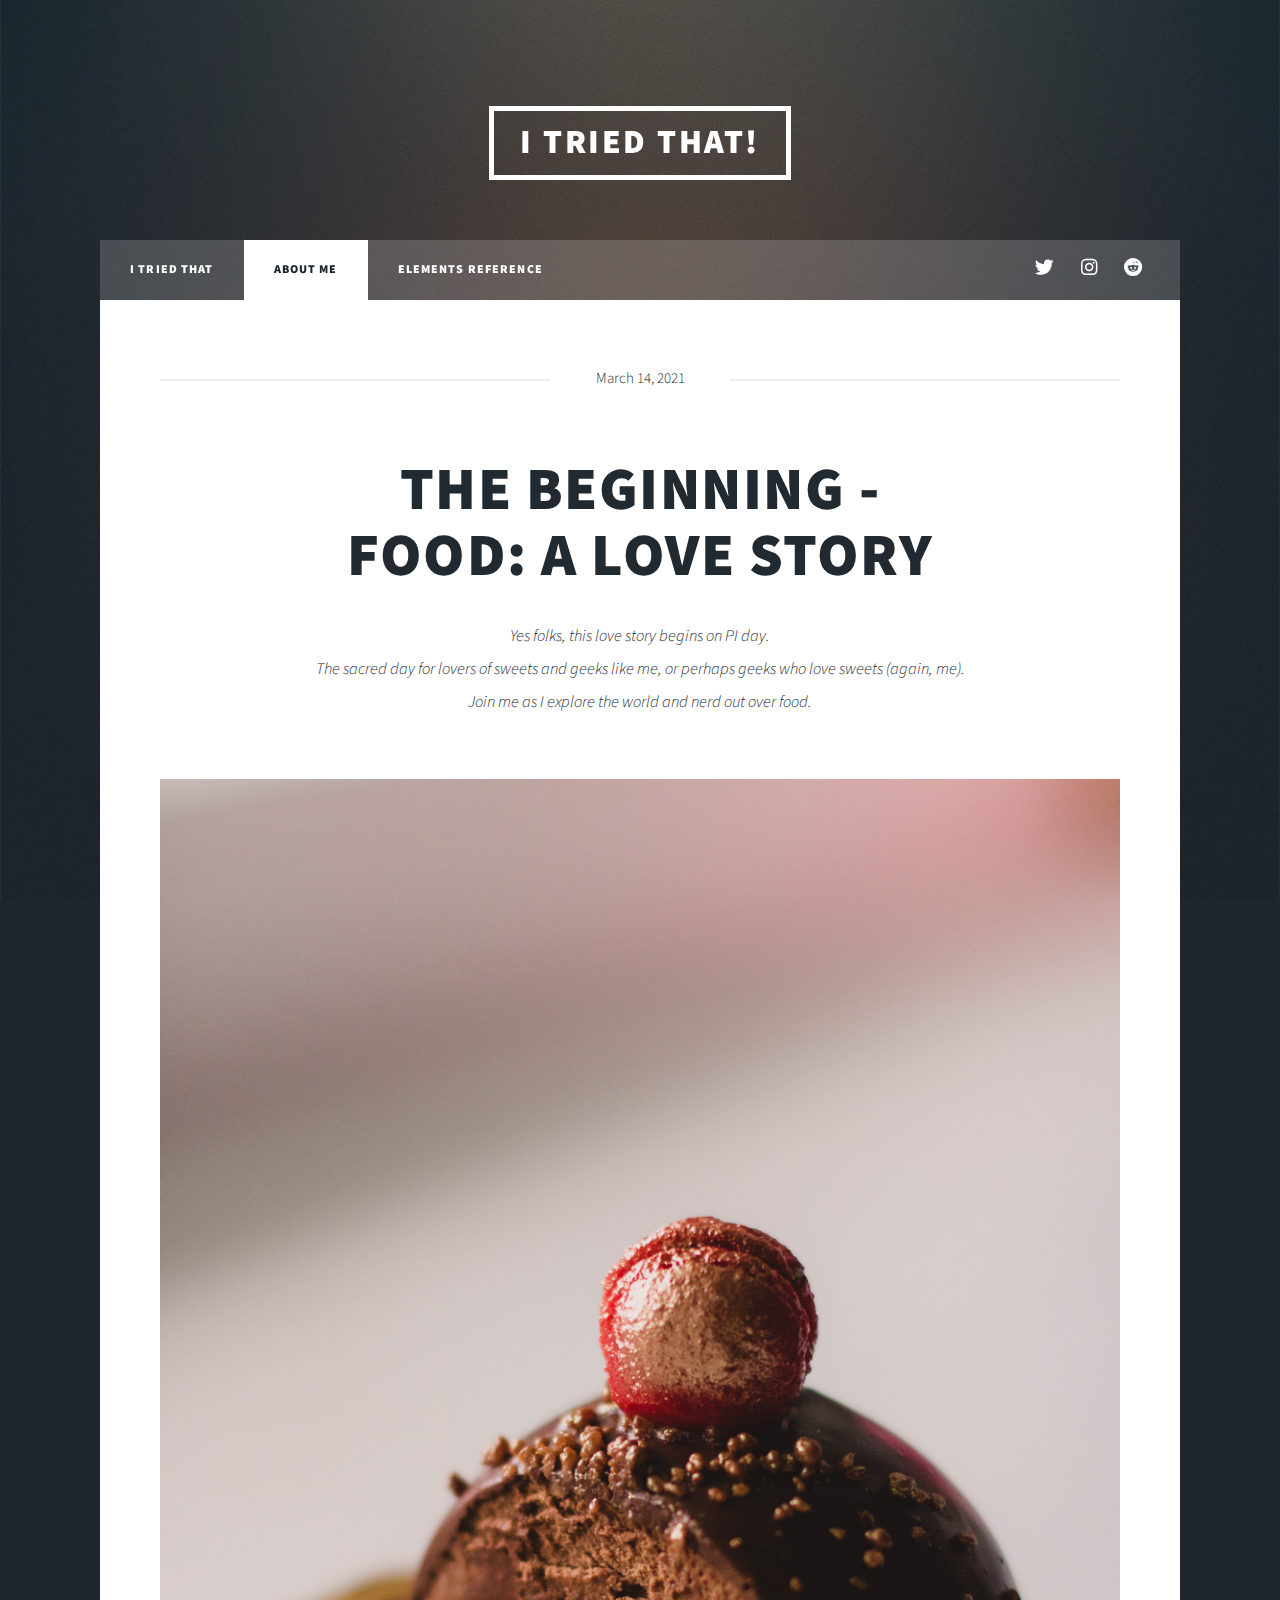
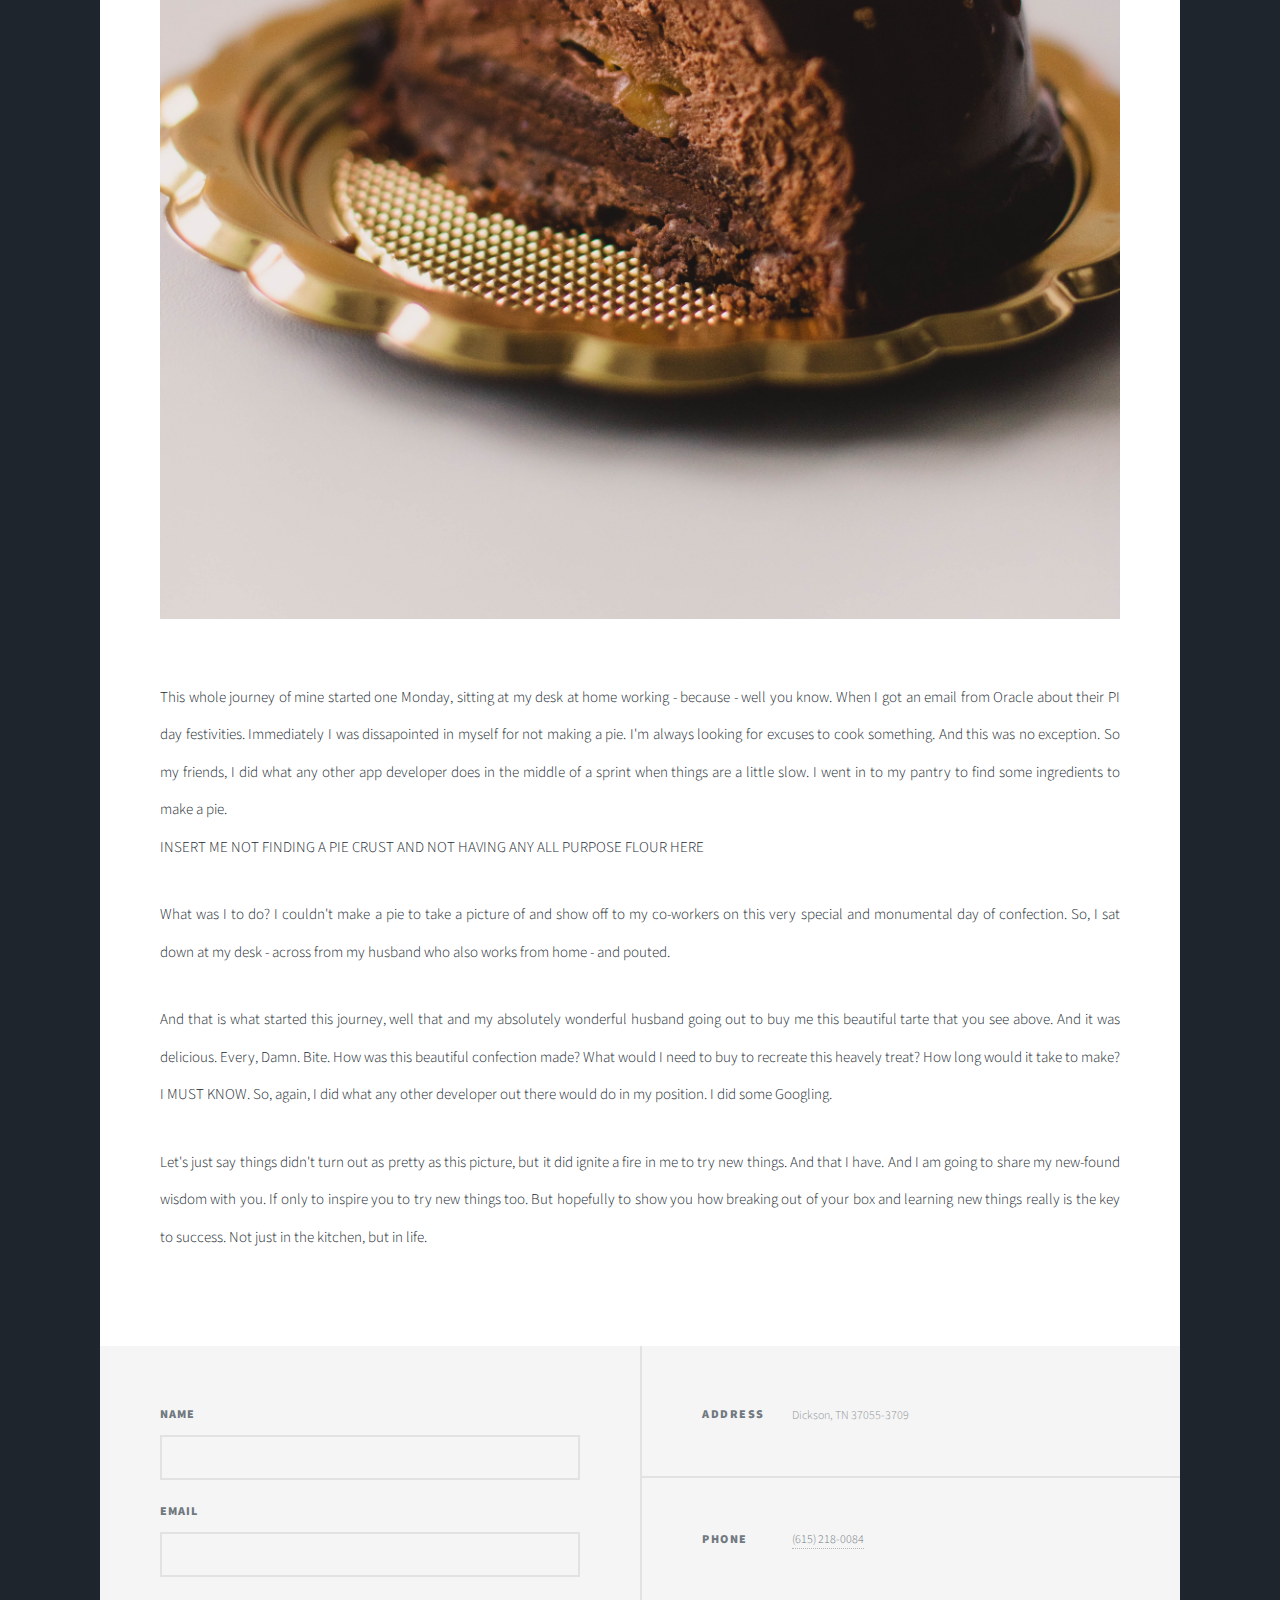
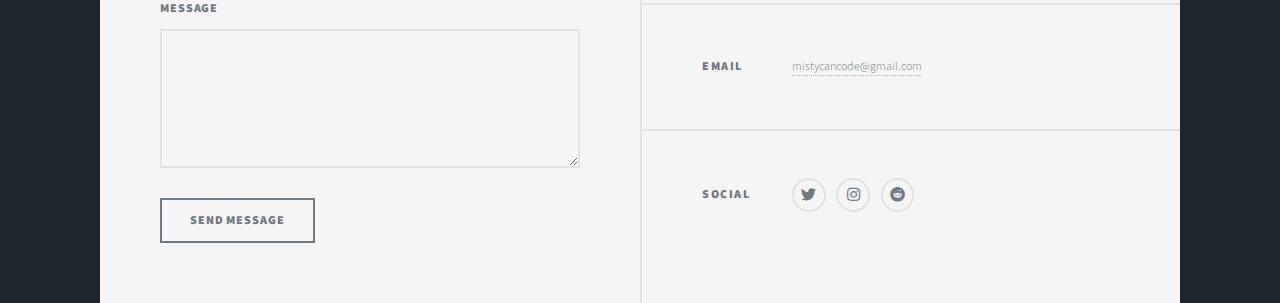
==== about.html @ 649f308b "foodBlog for portfolio added to repo" ====
<!DOCTYPE HTML>

<html lang="en">
	<head>
		<title>I Tried That - The Blog</title>
		<meta charset="utf-8" />
		<meta name="viewport" content="width=device-width, initial-scale=1, user-scalable=no" />
		<link rel="stylesheet" href="css/food.css" />
		<noscript><link rel="stylesheet" href="css/noscript.css" /></noscript>
	</head>
	<body class="is-preload">

		<!-- Wrapper -->
			<div id="wrapper">

				<!-- Header -->
					<header id="header">
						<a href="iTriedThat.html" class="logo">I Tried That!</a>
					</header>

				<!-- Nav -->
					<nav id="nav">
						<ul class="links">
							<li><a href="iTriedThat.html">I tried that</a></li>
							<li class="active"><a href="about.html">About me</a></li>
							<li><a href="elements.html">Elements Reference</a></li>
						</ul>
						<ul class="icons">
							<li><a href="#" class="icon brands fa-twitter"><span class="label">Twitter</span></a></li>
							<li><a href="#" class="icon brands fa-instagram"><span class="label">Instagram</span></a></li>
							<li><a href="#" class="icon brands fa-reddit"><span class="label">Reddit</span></a></li>
						</ul>
					</nav>

				<!-- Main -->
					<div id="main">

						<!-- Post -->
							<section class="post">
								<header class="major">
									<span class="date">March 14, 2021</span>
									<h1>the beginning -<br />
									Food: a love story</h1>
									<p>Yes folks, this love story begins on PI day.<br />
									The sacred day for lovers of sweets and geeks like me, or perhaps geeks who love sweets (again, me).<br />
									Join me as I explore the world and nerd out over food.</p>
								</header>
								<div class="image main"><img src="img/decadence.jpg" alt="" /></div>
								<p>This whole journey of mine started one Monday, sitting at my desk at home working - because - well you know. When I got an email from Oracle about their PI day festivities. Immediately I was dissapointed in myself for not making a pie. I'm always looking for excuses to cook something. And this was no exception. So my friends, I did what any other app developer does in the middle of a sprint when things are a little slow. I went in to my pantry to find some ingredients to make a pie.<br/>INSERT ME NOT FINDING A PIE CRUST AND NOT HAVING ANY ALL PURPOSE FLOUR HERE</p>
								<p>What was I to do? I couldn't make a pie to take a picture of and show off to my co-workers on this very special and monumental day of confection. So, I sat down at my desk - across from my husband who also works from home - and pouted.</p>
								<p>And that is what started this journey, well that and my absolutely wonderful husband going out to buy me this beautiful tarte that you see above. And it was delicious. Every, Damn. Bite. How was this beautiful confection made? What would I need to buy to recreate this heavely treat? How long would it take to make? I MUST KNOW. So, again, I did what any other developer out there would do in my position. I did some Googling.</p>
								<p>Let's just say things didn't turn out as pretty as this picture, but it did ignite a fire in me to try new things. And that I have. And I am going to share my new-found wisdom with you. If only to inspire you to try new things too. But hopefully to show you how breaking out of your box and learning new things really is the key to success. Not just in the kitchen, but in life.</p>
							</section>

					</div>

				<!-- Footer -->
					<footer id="footer">
						<section>
							<form method="post" action="#">
								<div class="fields">
									<div class="field">
										<label for="name">Name</label>
										<input type="text" name="name" id="name" />
									</div>
									<div class="field">
										<label for="email">Email</label>
										<input type="text" name="email" id="email" />
									</div>
									<div class="field">
										<label for="message">Message</label>
										<textarea name="message" id="message" rows="3"></textarea>
									</div>
								</div>
								<ul class="actions">
									<li><input type="submit" value="Send Message" /></li>
								</ul>
							</form>
						</section>
						<section class="split contact">
							<section class="alt">
								<h3>Address</h3>
								<p>Dickson, TN 37055-3709</p>
							</section>
							<section>
								<h3>Phone</h3>
								<p><a href="#">(615) 218-0084</a></p>
							</section>
							<section>
								<h3>Email</h3>
								<p><a href="#">mistycancode@gmail.com</a></p>
							</section>
							<section>
								<h3>Social</h3>
								<ul class="icons alt">
									<li><a href="#" class="icon brands alt fa-twitter"><span class="label">Twitter</span></a></li>
									<li><a href="#" class="icon brands alt fa-instagram"><span class="label">Instagram</span></a></li>
									<li><a href="#" class="icon brands alt fa-reddit"><span class="label">Reddit</span></a></li>
								</ul>
							</section>
						</section>
					</footer>

				<!-- Copyright -->
					<!-- <div id="copyright">
						<ul><li>&copy; Untitled</li><li>Design: <a href="https://html5up.net">HTML5 UP</a></li></ul>
					</div> -->

			</div>

		<!-- Scripts -->
			<script src="js/jquery.min.js"></script>
			<script src="js/jquery.scrollex.min.js"></script>
			<script src="js/jquery.scrolly.min.js"></script>
			<script src="js/browser.min.js"></script>
			<script src="js/breakpoints.min.js"></script>
			<script src="js/util.js"></script>
			<script src="js/main.js"></script>

	</body>
</html>
---- css/food.css ----
@import url(fontawesome-all.min.css);

@import url('https://fonts.googleapis.com/css2?family=Noto+Serif+Display:ital,wght@0,400;0,500;0,600;0,800;1,400;1,600;1,800&family=Source+Sans+Pro:wght@900&display=swap');

/* http://meyerweb.com/eric/tools/css/reset/
   v2.0 | 20110126
   License: none (public domain)
*/


html, body, div, span, applet, object,
iframe, h1, h2, h3, h4, h5, h6, p, blockquote,
pre, a, abbr, acronym, address, big, cite,
code, del, dfn, em, img, ins, kbd, q, s, samp,
small, strike, strong, sub, sup, tt, var, b,
u, i, center, dl, dt, dd, ol, ul, li, fieldset,
form, label, legend, table, caption, tbody,
tfoot, thead, tr, th, td, article, aside,
canvas, details, embed, figure, figcaption,
footer, header, hgroup, menu, nav, output, ruby,
section, summary, time, mark, audio, video {
	margin: 0;
	padding: 0;
	border: 0;
	font-size: 100%;
	font: inherit;
	vertical-align: baseline;}

article, aside, details, figcaption, figure,
footer, header, hgroup, menu, nav, section {
	display: block;}

body {
	line-height: 1;
}

ol, ul {
	list-style: none;
}

blockquote, q {
	quotes: none;
}

	blockquote:before, blockquote:after, q:before, q:after {
		content: '';
		content: none;
	}

table {
	border-collapse: collapse;
	border-spacing: 0;
}
/* Box Model Hack */
* {
	box-sizing: border-box;
  }
  
  /* Clear fix hack */
  .clearfix:after {
	   content: ".";
	   display: block;
	   clear: both;
	   visibility: hidden;
	   line-height: 0;
	   height: 0;
  }
  
  .clear {
	  clear: both;
  }

body {
	-webkit-text-size-adjust: none;
}

mark {
	background-color: transparent;
	color: inherit;
}

input::-moz-focus-inner {
	border: 0;
	padding: 0;
}

input, select, textarea {
	-moz-appearance: none;
	-webkit-appearance: none;
	-ms-appearance: none;
	appearance: none;
}

/* Basic */

	 @-ms-viewport{
		width: device-width;
	} 

	body {
		-ms-overflow-style: scrollbar;
	}

	@media screen and (max-width: 480px) {

		html, body {
			min-width: 320px;
		}

	}

	html {
		box-sizing: border-box;
	}

	*, *:before, *:after {
		box-sizing: inherit;
	}

	body {
		background-color: #1e252d;
	}

		body.is-preload *, body.is-preload *:before, body.is-preload *:after {
			-moz-animation: none !important;
			-webkit-animation: none !important;
			-ms-animation: none !important;
			animation: none !important;
			-moz-transition: none !important;
			-webkit-transition: none !important;
			-ms-transition: none !important;
			transition: none !important;
		}

/* Type */

	html {
		font-size: 21px;
	}

		@media screen and (max-width: 1680px) {

			html {
				font-size: 17px;
			}

		}

		@media screen and (max-width: 1280px) {

			html {
				font-size: 15px;
			}

		}

		@media screen and (max-width: 360px) {

			html {
				font-size: 13px;
			}

		}

	body {
		color: #212931;
	}

	body, input, select, textarea {
		font-family: "Source Sans Pro", Helvetica, sans-serif;
		font-weight: 300;
		font-size: 1rem;
		line-height: 2.5;
	}

	a {
		-moz-transition: color 0.2s ease-in-out, background-color 0.2s ease-in-out, border-color 0.2s ease-in-out, box-shadow 0.2s ease-in-out;
		-webkit-transition: color 0.2s ease-in-out, background-color 0.2s ease-in-out, border-color 0.2s ease-in-out, box-shadow 0.2s ease-in-out;
		-ms-transition: color 0.2s ease-in-out, background-color 0.2s ease-in-out, border-color 0.2s ease-in-out, box-shadow 0.2s ease-in-out;
		transition: color 0.2s ease-in-out, background-color 0.2s ease-in-out, border-color 0.2s ease-in-out, box-shadow 0.2s ease-in-out;
		border-bottom: dotted 1px;
		text-decoration: none;
	}

		a:hover {
			border-bottom-color: transparent;
		}

	strong, b {
		font-weight: 600;
	}

	em, i {
		font-style: italic;
	}

	p {
		text-align: justify;
		margin: 0 0 2rem 0;
	}

	h1, h2, h3, h4, h5, h6 {
		font-family: "Source Sans Pro", Helvetica, sans-serif;
		font-weight: 900;
		line-height: 1.5;
		letter-spacing: 0.1rem;
		text-transform: uppercase;
		margin: 0 0 1rem 0;
	}

		h1 a, h2 a, h3 a, h4 a, h5 a, h6 a {
			border-bottom: 0;
			color: inherit;
			text-decoration: none;
		}

	h1 {
		font-size: 4rem;
		line-height: 1.1;
		margin: 0 0 2rem 0;
	}

	h2 {
		font-size: 1.75rem;
		line-height: 1.3;
		margin: 0 0 1.5rem 0;
	}

	h3 {
		font-size: 1.25rem;
		margin: 0 0 1.5rem 0;
	}

	h4 {
		font-size: 1rem;
	}

	h5 {
		font-size: 0.9rem;
	}

	h6 {
		font-size: 0.8rem;
	}

	sub {
		font-size: 0.8rem;
		position: relative;
		top: 0.5rem;
	}

	sup {
		font-size: 0.8rem;
		position: relative;
		top: -0.5rem;
	}

	blockquote {
		border-left: solid 4px;
		font-style: italic;
		margin: 0 0 2rem 0;
		padding: 0.5rem 0 0.5rem 2rem;
	}

	code {
		border: solid 2px;
		font-family: "Courier New", monospace;
		font-size: 0.9rem;
		margin: 0 0.25rem;
		padding: 0.25rem 0.65rem;
	}

	pre {
		-webkit-overflow-scrolling: touch;
		font-family: "Courier New", monospace;
		font-size: 0.9rem;
		margin: 0 0 2rem 0;
	}

		pre code {
			display: block;
			line-height: 1.75;
			padding: 1rem 1.5rem;
			overflow-x: auto;
		}

	hr {
		border: 0;
		border-bottom: solid 2px;
		margin: 3rem 0;
	}

		hr.major {
			margin: 5rem 0;
		}

	.align-left {
		text-align: left;
	}

	.align-center {
		text-align: center;
	}

	.align-right {
		text-align: right;
	}

	input, select, textarea {
		color: #212931;
	}

	a {
		color: #212931;
		border-bottom-color: rgba(33, 41, 49, 0.5);
	}

		a:hover {
			border-bottom-color: transparent;
			color: #18bfef !important;
		}

	strong, b {
		color: #212931;
	}

	h1, h2, h3, h4, h5, h6 {
		color: #212931;
	}

	blockquote {
		border-left-color: #eeeeee;
	}

	code {
		background: rgba(220, 220, 220, 0.25);
		border-color: #eeeeee;
	}

	hr {
		border-bottom-color: #eeeeee;
	}

/* Row */

	.row {
		display: flex;
		flex-wrap: wrap;
		box-sizing: border-box;
		align-items: stretch;
	}

		.row > * {
			box-sizing: border-box;
		}

		.row.gtr-uniform > * > :last-child {
			margin-bottom: 0;
		}

		.row.aln-left {
			justify-content: flex-start;
		}

		.row.aln-center {
			justify-content: center;
		}

		.row.aln-right {
			justify-content: flex-end;
		}

		.row.aln-top {
			align-items: flex-start;
		}

		.row.aln-middle {
			align-items: center;
		}

		.row.aln-bottom {
			align-items: flex-end;
		}

		.row > .imp {
			order: -1;
		}

		.row > .col-1 {
			width: 8.33333%;
		}

		.row > .off-1 {
			margin-left: 8.33333%;
		}

		.row > .col-2 {
			width: 16.66667%;
		}

		.row > .off-2 {
			margin-left: 16.66667%;
		}

		.row > .col-3 {
			width: 25%;
		}

		.row > .off-3 {
			margin-left: 25%;
		}

		.row > .col-4 {
			width: 33.33333%;
		}

		.row > .off-4 {
			margin-left: 33.33333%;
		}

		.row > .col-5 {
			width: 41.66667%;
		}

		.row > .off-5 {
			margin-left: 41.66667%;
		}

		.row > .col-6 {
			width: 50%;
		}

		.row > .off-6 {
			margin-left: 50%;
		}

		.row > .col-7 {
			width: 58.33333%;
		}

		.row > .off-7 {
			margin-left: 58.33333%;
		}

		.row > .col-8 {
			width: 66.66667%;
		}

		.row > .off-8 {
			margin-left: 66.66667%;
		}

		.row > .col-9 {
			width: 75%;
		}

		.row > .off-9 {
			margin-left: 75%;
		}

		.row > .col-10 {
			width: 83.33333%;
		}

		.row > .off-10 {
			margin-left: 83.33333%;
		}

		.row > .col-11 {
			width: 91.66667%;
		}

		.row > .off-11 {
			margin-left: 91.66667%;
		}

		.row > .col-12 {
			width: 100%;
		}

		.row > .off-12 {
			margin-left: 100%;
		}

		.row.gtr-0 {
			margin-top: 0;
			margin-left: 0rem;
		}

			.row.gtr-0 > * {
				padding: 0 0 0 0rem;
			}

			.row.gtr-0.gtr-uniform {
				margin-top: 0rem;
			}

				.row.gtr-0.gtr-uniform > * {
					padding-top: 0rem;
				}

		.row.gtr-25 {
			margin-top: 0;
			margin-left: -0.375rem;
		}

			.row.gtr-25 > * {
				padding: 0 0 0 0.375rem;
			}

			.row.gtr-25.gtr-uniform {
				margin-top: -0.375rem;
			}

				.row.gtr-25.gtr-uniform > * {
					padding-top: 0.375rem;
				}

		.row.gtr-50 {
			margin-top: 0;
			margin-left: -0.75rem;
		}

			.row.gtr-50 > * {
				padding: 0 0 0 0.75rem;
			}

			.row.gtr-50.gtr-uniform {
				margin-top: -0.75rem;
			}

				.row.gtr-50.gtr-uniform > * {
					padding-top: 0.75rem;
				}

		.row {
			margin-top: 0;
			margin-left: -1.5rem;
		}

			.row > * {
				padding: 0 0 0 1.5rem;
			}

			.row.gtr-uniform {
				margin-top: -1.5rem;
			}

				.row.gtr-uniform > * {
					padding-top: 1.5rem;
				}

		.row.gtr-150 {
			margin-top: 0;
			margin-left: -2.25rem;
		}

			.row.gtr-150 > * {
				padding: 0 0 0 2.25rem;
			}

			.row.gtr-150.gtr-uniform {
				margin-top: -2.25rem;
			}

				.row.gtr-150.gtr-uniform > * {
					padding-top: 2.25rem;
				}

		.row.gtr-200 {
			margin-top: 0;
			margin-left: -3rem;
		}

			.row.gtr-200 > * {
				padding: 0 0 0 3rem;
			}

			.row.gtr-200.gtr-uniform {
				margin-top: -3rem;
			}

				.row.gtr-200.gtr-uniform > * {
					padding-top: 3rem;
				}

		@media screen and (max-width: 1680px) {

			.row {
				display: flex;
				flex-wrap: wrap;
				box-sizing: border-box;
				align-items: stretch;
			}

				.row > * {
					box-sizing: border-box;
				}

				.row.gtr-uniform > * > :last-child {
					margin-bottom: 0;
				}

				.row.aln-left {
					justify-content: flex-start;
				}

				.row.aln-center {
					justify-content: center;
				}

				.row.aln-right {
					justify-content: flex-end;
				}

				.row.aln-top {
					align-items: flex-start;
				}

				.row.aln-middle {
					align-items: center;
				}

				.row.aln-bottom {
					align-items: flex-end;
				}

				.row > .imp-xlarge {
					order: -1;
				}

				.row > .col-1-xlarge {
					width: 8.33333%;
				}

				.row > .off-1-xlarge {
					margin-left: 8.33333%;
				}

				.row > .col-2-xlarge {
					width: 16.66667%;
				}

				.row > .off-2-xlarge {
					margin-left: 16.66667%;
				}

				.row > .col-3-xlarge {
					width: 25%;
				}

				.row > .off-3-xlarge {
					margin-left: 25%;
				}

				.row > .col-4-xlarge {
					width: 33.33333%;
				}

				.row > .off-4-xlarge {
					margin-left: 33.33333%;
				}

				.row > .col-5-xlarge {
					width: 41.66667%;
				}

				.row > .off-5-xlarge {
					margin-left: 41.66667%;
				}

				.row > .col-6-xlarge {
					width: 50%;
				}

				.row > .off-6-xlarge {
					margin-left: 50%;
				}

				.row > .col-7-xlarge {
					width: 58.33333%;
				}

				.row > .off-7-xlarge {
					margin-left: 58.33333%;
				}

				.row > .col-8-xlarge {
					width: 66.66667%;
				}

				.row > .off-8-xlarge {
					margin-left: 66.66667%;
				}

				.row > .col-9-xlarge {
					width: 75%;
				}

				.row > .off-9-xlarge {
					margin-left: 75%;
				}

				.row > .col-10-xlarge {
					width: 83.33333%;
				}

				.row > .off-10-xlarge {
					margin-left: 83.33333%;
				}

				.row > .col-11-xlarge {
					width: 91.66667%;
				}

				.row > .off-11-xlarge {
					margin-left: 91.66667%;
				}

				.row > .col-12-xlarge {
					width: 100%;
				}

				.row > .off-12-xlarge {
					margin-left: 100%;
				}

				.row.gtr-0 {
					margin-top: 0;
					margin-left: 0rem;
				}

					.row.gtr-0 > * {
						padding: 0 0 0 0rem;
					}

					.row.gtr-0.gtr-uniform {
						margin-top: 0rem;
					}

						.row.gtr-0.gtr-uniform > * {
							padding-top: 0rem;
						}

				.row.gtr-25 {
					margin-top: 0;
					margin-left: -0.375rem;
				}

					.row.gtr-25 > * {
						padding: 0 0 0 0.375rem;
					}

					.row.gtr-25.gtr-uniform {
						margin-top: -0.375rem;
					}

						.row.gtr-25.gtr-uniform > * {
							padding-top: 0.375rem;
						}

				.row.gtr-50 {
					margin-top: 0;
					margin-left: -0.75rem;
				}

					.row.gtr-50 > * {
						padding: 0 0 0 0.75rem;
					}

					.row.gtr-50.gtr-uniform {
						margin-top: -0.75rem;
					}

						.row.gtr-50.gtr-uniform > * {
							padding-top: 0.75rem;
						}

				.row {
					margin-top: 0;
					margin-left: -1.5rem;
				}

					.row > * {
						padding: 0 0 0 1.5rem;
					}

					.row.gtr-uniform {
						margin-top: -1.5rem;
					}

						.row.gtr-uniform > * {
							padding-top: 1.5rem;
						}

				.row.gtr-150 {
					margin-top: 0;
					margin-left: -2.25rem;
				}

					.row.gtr-150 > * {
						padding: 0 0 0 2.25rem;
					}

					.row.gtr-150.gtr-uniform {
						margin-top: -2.25rem;
					}

						.row.gtr-150.gtr-uniform > * {
							padding-top: 2.25rem;
						}

				.row.gtr-200 {
					margin-top: 0;
					margin-left: -3rem;
				}

					.row.gtr-200 > * {
						padding: 0 0 0 3rem;
					}

					.row.gtr-200.gtr-uniform {
						margin-top: -3rem;
					}

						.row.gtr-200.gtr-uniform > * {
							padding-top: 3rem;
						}

		}

		@media screen and (max-width: 1280px) {

			.row {
				display: flex;
				flex-wrap: wrap;
				box-sizing: border-box;
				align-items: stretch;
			}

				.row > * {
					box-sizing: border-box;
				}

				.row.gtr-uniform > * > :last-child {
					margin-bottom: 0;
				}

				.row.aln-left {
					justify-content: flex-start;
				}

				.row.aln-center {
					justify-content: center;
				}

				.row.aln-right {
					justify-content: flex-end;
				}

				.row.aln-top {
					align-items: flex-start;
				}

				.row.aln-middle {
					align-items: center;
				}

				.row.aln-bottom {
					align-items: flex-end;
				}

				.row > .imp-large {
					order: -1;
				}

				.row > .col-1-large {
					width: 8.33333%;
				}

				.row > .off-1-large {
					margin-left: 8.33333%;
				}

				.row > .col-2-large {
					width: 16.66667%;
				}

				.row > .off-2-large {
					margin-left: 16.66667%;
				}

				.row > .col-3-large {
					width: 25%;
				}

				.row > .off-3-large {
					margin-left: 25%;
				}

				.row > .col-4-large {
					width: 33.33333%;
				}

				.row > .off-4-large {
					margin-left: 33.33333%;
				}

				.row > .col-5-large {
					width: 41.66667%;
				}

				.row > .off-5-large {
					margin-left: 41.66667%;
				}

				.row > .col-6-large {
					width: 50%;
				}

				.row > .off-6-large {
					margin-left: 50%;
				}

				.row > .col-7-large {
					width: 58.33333%;
				}

				.row > .off-7-large {
					margin-left: 58.33333%;
				}

				.row > .col-8-large {
					width: 66.66667%;
				}

				.row > .off-8-large {
					margin-left: 66.66667%;
				}

				.row > .col-9-large {
					width: 75%;
				}

				.row > .off-9-large {
					margin-left: 75%;
				}

				.row > .col-10-large {
					width: 83.33333%;
				}

				.row > .off-10-large {
					margin-left: 83.33333%;
				}

				.row > .col-11-large {
					width: 91.66667%;
				}

				.row > .off-11-large {
					margin-left: 91.66667%;
				}

				.row > .col-12-large {
					width: 100%;
				}

				.row > .off-12-large {
					margin-left: 100%;
				}

				.row.gtr-0 {
					margin-top: 0;
					margin-left: 0rem;
				}

					.row.gtr-0 > * {
						padding: 0 0 0 0rem;
					}

					.row.gtr-0.gtr-uniform {
						margin-top: 0rem;
					}

						.row.gtr-0.gtr-uniform > * {
							padding-top: 0rem;
						}

				.row.gtr-25 {
					margin-top: 0;
					margin-left: -0.375rem;
				}

					.row.gtr-25 > * {
						padding: 0 0 0 0.375rem;
					}

					.row.gtr-25.gtr-uniform {
						margin-top: -0.375rem;
					}

						.row.gtr-25.gtr-uniform > * {
							padding-top: 0.375rem;
						}

				.row.gtr-50 {
					margin-top: 0;
					margin-left: -0.75rem;
				}

					.row.gtr-50 > * {
						padding: 0 0 0 0.75rem;
					}

					.row.gtr-50.gtr-uniform {
						margin-top: -0.75rem;
					}

						.row.gtr-50.gtr-uniform > * {
							padding-top: 0.75rem;
						}

				.row {
					margin-top: 0;
					margin-left: -1.5rem;
				}

					.row > * {
						padding: 0 0 0 1.5rem;
					}

					.row.gtr-uniform {
						margin-top: -1.5rem;
					}

						.row.gtr-uniform > * {
							padding-top: 1.5rem;
						}

				.row.gtr-150 {
					margin-top: 0;
					margin-left: -2.25rem;
				}

					.row.gtr-150 > * {
						padding: 0 0 0 2.25rem;
					}

					.row.gtr-150.gtr-uniform {
						margin-top: -2.25rem;
					}

						.row.gtr-150.gtr-uniform > * {
							padding-top: 2.25rem;
						}

				.row.gtr-200 {
					margin-top: 0;
					margin-left: -3rem;
				}

					.row.gtr-200 > * {
						padding: 0 0 0 3rem;
					}

					.row.gtr-200.gtr-uniform {
						margin-top: -3rem;
					}

						.row.gtr-200.gtr-uniform > * {
							padding-top: 3rem;
						}

		}

		@media screen and (max-width: 980px) {

			.row {
				display: flex;
				flex-wrap: wrap;
				box-sizing: border-box;
				align-items: stretch;
			}

				.row > * {
					box-sizing: border-box;
				}

				.row.gtr-uniform > * > :last-child {
					margin-bottom: 0;
				}

				.row.aln-left {
					justify-content: flex-start;
				}

				.row.aln-center {
					justify-content: center;
				}

				.row.aln-right {
					justify-content: flex-end;
				}

				.row.aln-top {
					align-items: flex-start;
				}

				.row.aln-middle {
					align-items: center;
				}

				.row.aln-bottom {
					align-items: flex-end;
				}

				.row > .imp-medium {
					order: -1;
				}

				.row > .col-1-medium {
					width: 8.33333%;
				}

				.row > .off-1-medium {
					margin-left: 8.33333%;
				}

				.row > .col-2-medium {
					width: 16.66667%;
				}

				.row > .off-2-medium {
					margin-left: 16.66667%;
				}

				.row > .col-3-medium {
					width: 25%;
				}

				.row > .off-3-medium {
					margin-left: 25%;
				}

				.row > .col-4-medium {
					width: 33.33333%;
				}

				.row > .off-4-medium {
					margin-left: 33.33333%;
				}

				.row > .col-5-medium {
					width: 41.66667%;
				}

				.row > .off-5-medium {
					margin-left: 41.66667%;
				}

				.row > .col-6-medium {
					width: 50%;
				}

				.row > .off-6-medium {
					margin-left: 50%;
				}

				.row > .col-7-medium {
					width: 58.33333%;
				}

				.row > .off-7-medium {
					margin-left: 58.33333%;
				}

				.row > .col-8-medium {
					width: 66.66667%;
				}

				.row > .off-8-medium {
					margin-left: 66.66667%;
				}

				.row > .col-9-medium {
					width: 75%;
				}

				.row > .off-9-medium {
					margin-left: 75%;
				}

				.row > .col-10-medium {
					width: 83.33333%;
				}

				.row > .off-10-medium {
					margin-left: 83.33333%;
				}

				.row > .col-11-medium {
					width: 91.66667%;
				}

				.row > .off-11-medium {
					margin-left: 91.66667%;
				}

				.row > .col-12-medium {
					width: 100%;
				}

				.row > .off-12-medium {
					margin-left: 100%;
				}

				.row.gtr-0 {
					margin-top: 0;
					margin-left: 0rem;
				}

					.row.gtr-0 > * {
						padding: 0 0 0 0rem;
					}

					.row.gtr-0.gtr-uniform {
						margin-top: 0rem;
					}

						.row.gtr-0.gtr-uniform > * {
							padding-top: 0rem;
						}

				.row.gtr-25 {
					margin-top: 0;
					margin-left: -0.375rem;
				}

					.row.gtr-25 > * {
						padding: 0 0 0 0.375rem;
					}

					.row.gtr-25.gtr-uniform {
						margin-top: -0.375rem;
					}

						.row.gtr-25.gtr-uniform > * {
							padding-top: 0.375rem;
						}

				.row.gtr-50 {
					margin-top: 0;
					margin-left: -0.75rem;
				}

					.row.gtr-50 > * {
						padding: 0 0 0 0.75rem;
					}

					.row.gtr-50.gtr-uniform {
						margin-top: -0.75rem;
					}

						.row.gtr-50.gtr-uniform > * {
							padding-top: 0.75rem;
						}

				.row {
					margin-top: 0;
					margin-left: -1.5rem;
				}

					.row > * {
						padding: 0 0 0 1.5rem;
					}

					.row.gtr-uniform {
						margin-top: -1.5rem;
					}

						.row.gtr-uniform > * {
							padding-top: 1.5rem;
						}

				.row.gtr-150 {
					margin-top: 0;
					margin-left: -2.25rem;
				}

					.row.gtr-150 > * {
						padding: 0 0 0 2.25rem;
					}

					.row.gtr-150.gtr-uniform {
						margin-top: -2.25rem;
					}

						.row.gtr-150.gtr-uniform > * {
							padding-top: 2.25rem;
						}

				.row.gtr-200 {
					margin-top: 0;
					margin-left: -3rem;
				}

					.row.gtr-200 > * {
						padding: 0 0 0 3rem;
					}

					.row.gtr-200.gtr-uniform {
						margin-top: -3rem;
					}

						.row.gtr-200.gtr-uniform > * {
							padding-top: 3rem;
						}

		}

		@media screen and (max-width: 736px) {

			.row {
				display: flex;
				flex-wrap: wrap;
				box-sizing: border-box;
				align-items: stretch;
			}

				.row > * {
					box-sizing: border-box;
				}

				.row.gtr-uniform > * > :last-child {
					margin-bottom: 0;
				}

				.row.aln-left {
					justify-content: flex-start;
				}

				.row.aln-center {
					justify-content: center;
				}

				.row.aln-right {
					justify-content: flex-end;
				}

				.row.aln-top {
					align-items: flex-start;
				}

				.row.aln-middle {
					align-items: center;
				}

				.row.aln-bottom {
					align-items: flex-end;
				}

				.row > .imp-small {
					order: -1;
				}

				.row > .col-1-small {
					width: 8.33333%;
				}

				.row > .off-1-small {
					margin-left: 8.33333%;
				}

				.row > .col-2-small {
					width: 16.66667%;
				}

				.row > .off-2-small {
					margin-left: 16.66667%;
				}

				.row > .col-3-small {
					width: 25%;
				}

				.row > .off-3-small {
					margin-left: 25%;
				}

				.row > .col-4-small {
					width: 33.33333%;
				}

				.row > .off-4-small {
					margin-left: 33.33333%;
				}

				.row > .col-5-small {
					width: 41.66667%;
				}

				.row > .off-5-small {
					margin-left: 41.66667%;
				}

				.row > .col-6-small {
					width: 50%;
				}

				.row > .off-6-small {
					margin-left: 50%;
				}

				.row > .col-7-small {
					width: 58.33333%;
				}

				.row > .off-7-small {
					margin-left: 58.33333%;
				}

				.row > .col-8-small {
					width: 66.66667%;
				}

				.row > .off-8-small {
					margin-left: 66.66667%;
				}

				.row > .col-9-small {
					width: 75%;
				}

				.row > .off-9-small {
					margin-left: 75%;
				}

				.row > .col-10-small {
					width: 83.33333%;
				}

				.row > .off-10-small {
					margin-left: 83.33333%;
				}

				.row > .col-11-small {
					width: 91.66667%;
				}

				.row > .off-11-small {
					margin-left: 91.66667%;
				}

				.row > .col-12-small {
					width: 100%;
				}

				.row > .off-12-small {
					margin-left: 100%;
				}

				.row.gtr-0 {
					margin-top: 0;
					margin-left: 0rem;
				}

					.row.gtr-0 > * {
						padding: 0 0 0 0rem;
					}

					.row.gtr-0.gtr-uniform {
						margin-top: 0rem;
					}

						.row.gtr-0.gtr-uniform > * {
							padding-top: 0rem;
						}

				.row.gtr-25 {
					margin-top: 0;
					margin-left: -0.375rem;
				}

					.row.gtr-25 > * {
						padding: 0 0 0 0.375rem;
					}

					.row.gtr-25.gtr-uniform {
						margin-top: -0.375rem;
					}

						.row.gtr-25.gtr-uniform > * {
							padding-top: 0.375rem;
						}

				.row.gtr-50 {
					margin-top: 0;
					margin-left: -0.75rem;
				}

					.row.gtr-50 > * {
						padding: 0 0 0 0.75rem;
					}

					.row.gtr-50.gtr-uniform {
						margin-top: -0.75rem;
					}

						.row.gtr-50.gtr-uniform > * {
							padding-top: 0.75rem;
						}

				.row {
					margin-top: 0;
					margin-left: -1.5rem;
				}

					.row > * {
						padding: 0 0 0 1.5rem;
					}

					.row.gtr-uniform {
						margin-top: -1.5rem;
					}

						.row.gtr-uniform > * {
							padding-top: 1.5rem;
						}

				.row.gtr-150 {
					margin-top: 0;
					margin-left: -2.25rem;
				}

					.row.gtr-150 > * {
						padding: 0 0 0 2.25rem;
					}

					.row.gtr-150.gtr-uniform {
						margin-top: -2.25rem;
					}

						.row.gtr-150.gtr-uniform > * {
							padding-top: 2.25rem;
						}

				.row.gtr-200 {
					margin-top: 0;
					margin-left: -3rem;
				}

					.row.gtr-200 > * {
						padding: 0 0 0 3rem;
					}

					.row.gtr-200.gtr-uniform {
						margin-top: -3rem;
					}

						.row.gtr-200.gtr-uniform > * {
							padding-top: 3rem;
						}

		}

		@media screen and (max-width: 480px) {

			.row {
				display: flex;
				flex-wrap: wrap;
				box-sizing: border-box;
				align-items: stretch;
			}

				.row > * {
					box-sizing: border-box;
				}

				.row.gtr-uniform > * > :last-child {
					margin-bottom: 0;
				}

				.row.aln-left {
					justify-content: flex-start;
				}

				.row.aln-center {
					justify-content: center;
				}

				.row.aln-right {
					justify-content: flex-end;
				}

				.row.aln-top {
					align-items: flex-start;
				}

				.row.aln-middle {
					align-items: center;
				}

				.row.aln-bottom {
					align-items: flex-end;
				}

				.row > .imp-xsmall {
					order: -1;
				}

				.row > .col-1-xsmall {
					width: 8.33333%;
				}

				.row > .off-1-xsmall {
					margin-left: 8.33333%;
				}

				.row > .col-2-xsmall {
					width: 16.66667%;
				}

				.row > .off-2-xsmall {
					margin-left: 16.66667%;
				}

				.row > .col-3-xsmall {
					width: 25%;
				}

				.row > .off-3-xsmall {
					margin-left: 25%;
				}

				.row > .col-4-xsmall {
					width: 33.33333%;
				}

				.row > .off-4-xsmall {
					margin-left: 33.33333%;
				}

				.row > .col-5-xsmall {
					width: 41.66667%;
				}

				.row > .off-5-xsmall {
					margin-left: 41.66667%;
				}

				.row > .col-6-xsmall {
					width: 50%;
				}

				.row > .off-6-xsmall {
					margin-left: 50%;
				}

				.row > .col-7-xsmall {
					width: 58.33333%;
				}

				.row > .off-7-xsmall {
					margin-left: 58.33333%;
				}

				.row > .col-8-xsmall {
					width: 66.66667%;
				}

				.row > .off-8-xsmall {
					margin-left: 66.66667%;
				}

				.row > .col-9-xsmall {
					width: 75%;
				}

				.row > .off-9-xsmall {
					margin-left: 75%;
				}

				.row > .col-10-xsmall {
					width: 83.33333%;
				}

				.row > .off-10-xsmall {
					margin-left: 83.33333%;
				}

				.row > .col-11-xsmall {
					width: 91.66667%;
				}

				.row > .off-11-xsmall {
					margin-left: 91.66667%;
				}

				.row > .col-12-xsmall {
					width: 100%;
				}

				.row > .off-12-xsmall {
					margin-left: 100%;
				}

				.row.gtr-0 {
					margin-top: 0;
					margin-left: 0rem;
				}

					.row.gtr-0 > * {
						padding: 0 0 0 0rem;
					}

					.row.gtr-0.gtr-uniform {
						margin-top: 0rem;
					}

						.row.gtr-0.gtr-uniform > * {
							padding-top: 0rem;
						}

				.row.gtr-25 {
					margin-top: 0;
					margin-left: -0.375rem;
				}

					.row.gtr-25 > * {
						padding: 0 0 0 0.375rem;
					}

					.row.gtr-25.gtr-uniform {
						margin-top: -0.375rem;
					}

						.row.gtr-25.gtr-uniform > * {
							padding-top: 0.375rem;
						}

				.row.gtr-50 {
					margin-top: 0;
					margin-left: -0.75rem;
				}

					.row.gtr-50 > * {
						padding: 0 0 0 0.75rem;
					}

					.row.gtr-50.gtr-uniform {
						margin-top: -0.75rem;
					}

						.row.gtr-50.gtr-uniform > * {
							padding-top: 0.75rem;
						}

				.row {
					margin-top: 0;
					margin-left: -1.5rem;
				}

					.row > * {
						padding: 0 0 0 1.5rem;
					}

					.row.gtr-uniform {
						margin-top: -1.5rem;
					}

						.row.gtr-uniform > * {
							padding-top: 1.5rem;
						}

				.row.gtr-150 {
					margin-top: 0;
					margin-left: -2.25rem;
				}

					.row.gtr-150 > * {
						padding: 0 0 0 2.25rem;
					}

					.row.gtr-150.gtr-uniform {
						margin-top: -2.25rem;
					}

						.row.gtr-150.gtr-uniform > * {
							padding-top: 2.25rem;
						}

				.row.gtr-200 {
					margin-top: 0;
					margin-left: -3rem;
				}

					.row.gtr-200 > * {
						padding: 0 0 0 3rem;
					}

					.row.gtr-200.gtr-uniform {
						margin-top: -3rem;
					}

						.row.gtr-200.gtr-uniform > * {
							padding-top: 3rem;
						}

		}

		@media screen and (max-width: 360px) {

			.row {
				display: flex;
				flex-wrap: wrap;
				box-sizing: border-box;
				align-items: stretch;
			}

				.row > * {
					box-sizing: border-box;
				}

				.row.gtr-uniform > * > :last-child {
					margin-bottom: 0;
				}

				.row.aln-left {
					justify-content: flex-start;
				}

				.row.aln-center {
					justify-content: center;
				}

				.row.aln-right {
					justify-content: flex-end;
				}

				.row.aln-top {
					align-items: flex-start;
				}

				.row.aln-middle {
					align-items: center;
				}

				.row.aln-bottom {
					align-items: flex-end;
				}

				.row > .imp-xxsmall {
					order: -1;
				}

				.row > .col-1-xxsmall {
					width: 8.33333%;
				}

				.row > .off-1-xxsmall {
					margin-left: 8.33333%;
				}

				.row > .col-2-xxsmall {
					width: 16.66667%;
				}

				.row > .off-2-xxsmall {
					margin-left: 16.66667%;
				}

				.row > .col-3-xxsmall {
					width: 25%;
				}

				.row > .off-3-xxsmall {
					margin-left: 25%;
				}

				.row > .col-4-xxsmall {
					width: 33.33333%;
				}

				.row > .off-4-xxsmall {
					margin-left: 33.33333%;
				}

				.row > .col-5-xxsmall {
					width: 41.66667%;
				}

				.row > .off-5-xxsmall {
					margin-left: 41.66667%;
				}

				.row > .col-6-xxsmall {
					width: 50%;
				}

				.row > .off-6-xxsmall {
					margin-left: 50%;
				}

				.row > .col-7-xxsmall {
					width: 58.33333%;
				}

				.row > .off-7-xxsmall {
					margin-left: 58.33333%;
				}

				.row > .col-8-xxsmall {
					width: 66.66667%;
				}

				.row > .off-8-xxsmall {
					margin-left: 66.66667%;
				}

				.row > .col-9-xxsmall {
					width: 75%;
				}

				.row > .off-9-xxsmall {
					margin-left: 75%;
				}

				.row > .col-10-xxsmall {
					width: 83.33333%;
				}

				.row > .off-10-xxsmall {
					margin-left: 83.33333%;
				}

				.row > .col-11-xxsmall {
					width: 91.66667%;
				}

				.row > .off-11-xxsmall {
					margin-left: 91.66667%;
				}

				.row > .col-12-xxsmall {
					width: 100%;
				}

				.row > .off-12-xxsmall {
					margin-left: 100%;
				}

				.row.gtr-0 {
					margin-top: 0;
					margin-left: 0rem;
				}

					.row.gtr-0 > * {
						padding: 0 0 0 0rem;
					}

					.row.gtr-0.gtr-uniform {
						margin-top: 0rem;
					}

						.row.gtr-0.gtr-uniform > * {
							padding-top: 0rem;
						}

				.row.gtr-25 {
					margin-top: 0;
					margin-left: -0.375rem;
				}

					.row.gtr-25 > * {
						padding: 0 0 0 0.375rem;
					}

					.row.gtr-25.gtr-uniform {
						margin-top: -0.375rem;
					}

						.row.gtr-25.gtr-uniform > * {
							padding-top: 0.375rem;
						}

				.row.gtr-50 {
					margin-top: 0;
					margin-left: -0.75rem;
				}

					.row.gtr-50 > * {
						padding: 0 0 0 0.75rem;
					}

					.row.gtr-50.gtr-uniform {
						margin-top: -0.75rem;
					}

						.row.gtr-50.gtr-uniform > * {
							padding-top: 0.75rem;
						}

				.row {
					margin-top: 0;
					margin-left: -1.5rem;
				}

					.row > * {
						padding: 0 0 0 1.5rem;
					}

					.row.gtr-uniform {
						margin-top: -1.5rem;
					}

						.row.gtr-uniform > * {
							padding-top: 1.5rem;
						}

				.row.gtr-150 {
					margin-top: 0;
					margin-left: -2.25rem;
				}

					.row.gtr-150 > * {
						padding: 0 0 0 2.25rem;
					}

					.row.gtr-150.gtr-uniform {
						margin-top: -2.25rem;
					}

						.row.gtr-150.gtr-uniform > * {
							padding-top: 2.25rem;
						}

				.row.gtr-200 {
					margin-top: 0;
					margin-left: -3rem;
				}

					.row.gtr-200 > * {
						padding: 0 0 0 3rem;
					}

					.row.gtr-200.gtr-uniform {
						margin-top: -3rem;
					}

						.row.gtr-200.gtr-uniform > * {
							padding-top: 3rem;
						}

		}

/* Box */

	.box {
		border: solid 2px;
		margin-bottom: 2rem;
		padding: 1.5rem;
	}

		.box > :last-child,
		.box > :last-child > :last-child,
		.box > :last-child > :last-child > :last-child {
			margin-bottom: 0;
		}

		.box.alt {
			border: 0;
			border-radius: 0;
			padding: 0;
		}

	.box {
		border-color: #eeeeee;
	}

/* Button */

	input[type="submit"],
	input[type="reset"],
	input[type="button"],
	button,
	.button {
		-moz-appearance: none;
		-webkit-appearance: none;
		-ms-appearance: none;
		appearance: none;
		-moz-transition: background-color 0.2s ease-in-out, box-shadow 0.2s ease-in-out, color 0.2s ease-in-out;
		-webkit-transition: background-color 0.2s ease-in-out, box-shadow 0.2s ease-in-out, color 0.2s ease-in-out;
		-ms-transition: background-color 0.2s ease-in-out, box-shadow 0.2s ease-in-out, color 0.2s ease-in-out;
		transition: background-color 0.2s ease-in-out, box-shadow 0.2s ease-in-out, color 0.2s ease-in-out;
		border: 0;
		border-radius: 0;
		cursor: pointer;
		display: inline-block;
		font-family: "Source Sans Pro", Helvetica, sans-serif;
		font-size: 0.8rem;
		font-weight: 900;
		letter-spacing: 0.075em;
		height: 3rem;
		line-height: 3rem;
		padding: 0 2rem;
		text-align: center;
		text-decoration: none;
		text-transform: uppercase;
		white-space: nowrap;
	}

		input[type="submit"].icon:before,
		input[type="reset"].icon:before,
		input[type="button"].icon:before,
		button.icon:before,
		.button.icon:before {
			margin-right: 0.5rem;
		}

		input[type="submit"].icon.solo,
		input[type="reset"].icon.solo,
		input[type="button"].icon.solo,
		button.icon.solo,
		.button.icon.solo {
			position: relative;
			width: 4rem;
			height: 4rem;
			line-height: 4rem;
			border-radius: 4rem;
			text-indent: 4rem;
			overflow: hidden;
			padding: 0;
			white-space: nowrap;
		}

			input[type="submit"].icon.solo:before,
			input[type="reset"].icon.solo:before,
			input[type="button"].icon.solo:before,
			button.icon.solo:before,
			.button.icon.solo:before {
				position: absolute;
				display: block;
				top: 0;
				left: 0;
				width: inherit;
				height: inherit;
				line-height: inherit;
				font-size: 1.25rem;
				margin-right: 0;
				text-align: center;
				text-indent: 0;
			}

		input[type="submit"].fit,
		input[type="reset"].fit,
		input[type="button"].fit,
		button.fit,
		.button.fit {
			width: 100%;
		}

		input[type="submit"].small,
		input[type="reset"].small,
		input[type="button"].small,
		button.small,
		.button.small {
			font-size: 0.7rem;
			height: 2.5rem;
			line-height: 2.5rem;
			padding: 0 1.5rem;
		}

		input[type="submit"].large,
		input[type="reset"].large,
		input[type="button"].large,
		button.large,
		.button.large {
			font-size: 0.9rem;
			height: 3.5rem;
			line-height: 3.5rem;
			padding: 0 2.75rem;
		}

		@media screen and (max-width: 980px) {

			input[type="submit"],
			input[type="reset"],
			input[type="button"],
			button,
			.button {
				font-size: 0.9rem;
				height: 3.25rem;
				line-height: 3.25rem;
			}

				input[type="submit"].large,
				input[type="reset"].large,
				input[type="button"].large,
				button.large,
				.button.large {
					font-size: 1rem;
					height: 3.75rem;
					line-height: 3.75rem;
				}

		}

		input[type="submit"].disabled, input[type="submit"]:disabled,
		input[type="reset"].disabled,
		input[type="reset"]:disabled,
		input[type="button"].disabled,
		input[type="button"]:disabled,
		button.disabled,
		button:disabled,
		.button.disabled,
		.button:disabled {
			pointer-events: none;
			opacity: 0.25;
		}

	input[type="submit"],
	input[type="reset"],
	input[type="button"],
	button,
	.button {
		background-color: transparent;
		box-shadow: inset 0 0 0 2px #212931;
		color: #212931 !important;
	}

		input[type="submit"]:hover,
		input[type="reset"]:hover,
		input[type="button"]:hover,
		button:hover,
		.button:hover {
			box-shadow: inset 0 0 0 2px #18bfef;
			color: #18bfef !important;
		}

		input[type="submit"].primary,
		input[type="reset"].primary,
		input[type="button"].primary,
		button.primary,
		.button.primary {
			background-color: #212931;
			box-shadow: none;
			color: #ffffff !important;
		}

			input[type="submit"].primary:hover,
			input[type="reset"].primary:hover,
			input[type="button"].primary:hover,
			button.primary:hover,
			.button.primary:hover {
				background-color: #18bfef;
			}

/* Form */

	form {
		margin: 0 0 2rem 0;
	}

		form > :last-child {
			margin-bottom: 0;
		}

		form > .fields {
			display: -moz-flex;
			display: -webkit-flex;
			display: -ms-flex;
			display: flex;
			-moz-flex-wrap: wrap;
			-webkit-flex-wrap: wrap;
			-ms-flex-wrap: wrap;
			flex-wrap: wrap;
			width: calc(100% + 3rem);
			margin: -1.5rem 0 2rem -1.5rem;
		}

			form > .fields > .field {
				-moz-flex-grow: 0;
				-webkit-flex-grow: 0;
				-ms-flex-grow: 0;
				flex-grow: 0;
				-moz-flex-shrink: 0;
				-webkit-flex-shrink: 0;
				-ms-flex-shrink: 0;
				flex-shrink: 0;
				padding: 1.5rem 0 0 1.5rem;
				width: calc(100% - 1.5rem);
			}

				form > .fields > .field.half {
					width: calc(50% - 0.75rem);
				}

				form > .fields > .field.third {
					width: calc(100%/3 - 0.5rem);
				}

				form > .fields > .field.quarter {
					width: calc(25% - 0.375rem);
				}

		@media screen and (max-width: 480px) {

			form > .fields {
				width: calc(100% + 3rem);
				margin: -1.5rem 0 2rem -1.5rem;
			}

				form > .fields > .field {
					padding: 1.5rem 0 0 1.5rem;
					width: calc(100% - 1.5rem);
				}

					form > .fields > .field.half {
						width: calc(100% - 1.5rem);
					}

					form > .fields > .field.third {
						width: calc(100% - 1.5rem);
					}

					form > .fields > .field.quarter {
						width: calc(100% - 1.5rem);
					}

		}

	label {
		display: block;
		font-family: "Source Sans Pro", Helvetica, sans-serif;
		font-weight: 900;
		line-height: 1.5;
		letter-spacing: 0.075em;
		font-size: 0.8rem;
		text-transform: uppercase;
		margin: 0 0 0.75rem 0;
	}

		@media screen and (max-width: 980px) {

			label {
				font-size: 0.9rem;
			}

		}

	input[type="text"],
	input[type="password"],
	input[type="email"],
	select,
	textarea {
		-moz-appearance: none;
		-webkit-appearance: none;
		-ms-appearance: none;
		appearance: none;
		background: transparent;
		border-radius: 0;
		border: solid 2px;
		color: inherit;
		display: block;
		outline: 0;
		padding: 0 1rem;
		text-decoration: none;
		width: 100%;
	}

		input[type="text"]:invalid,
		input[type="password"]:invalid,
		input[type="email"]:invalid,
		select:invalid,
		textarea:invalid {
			box-shadow: none;
		}

	select {
		background-size: 1.25rem;
		background-repeat: no-repeat;
		background-position: calc(100% - 1rem) center;
		height: 3rem;
		padding-right: 3rem;
		text-overflow: ellipsis;
	}

		select:focus::-ms-value {
			background-color: transparent;
		}

		select::-ms-expand {
			display: none;
		}

	input[type="text"],
	input[type="password"],
	input[type="email"],
	select {
		height: 3rem;
	}

	textarea {
		padding: 0.75rem 1rem;
	}

	input[type="checkbox"],
	input[type="radio"] {
		-moz-appearance: none;
		-webkit-appearance: none;
		-ms-appearance: none;
		appearance: none;
		display: block;
		float: left;
		margin-right: -2rem;
		opacity: 0;
		width: 1rem;
		z-index: -1;
	}

		input[type="checkbox"] + label,
		input[type="radio"] + label {
			text-decoration: none;
			cursor: pointer;
			display: inline-block;
			font-size: 1rem;
			letter-spacing: 0;
			font-family: "Merriweather", Georgia, serif;
			text-transform: none;
			font-weight: 300;
			padding-left: 2.8rem;
			padding-right: 1rem;
			position: relative;
		}

			input[type="checkbox"] + label:before,
			input[type="radio"] + label:before {
				-moz-osx-font-smoothing: grayscale;
				-webkit-font-smoothing: antialiased;
				display: inline-block;
				font-style: normal;
				font-variant: normal;
				text-rendering: auto;
				line-height: 1;
				text-transform: none !important;
				font-family: 'Font Awesome 5 Free';
				font-weight: 900;
			}

			input[type="checkbox"] + label:before,
			input[type="radio"] + label:before {
				border-radius: 0;
				border: solid 2px;
				content: '';
				display: inline-block;
				font-size: 0.8rem;
				height: 1.8rem;
				left: 0;
				line-height: 1.65rem;
				position: absolute;
				text-align: center;
				top: -0.125rem;
				width: 1.8rem;
			}

		input[type="checkbox"]:checked + label:before,
		input[type="radio"]:checked + label:before {
			content: '\f00c';
		}

	input[type="checkbox"] + label:before {
		border-radius: 0;
	}

	input[type="radio"] + label:before {
		border-radius: 100%;
	}

	::-webkit-input-placeholder {
		opacity: 1.0;
	}

	:-moz-placeholder {
		opacity: 1.0;
	}

	::-moz-placeholder {
		opacity: 1.0;
	}

	:-ms-input-placeholder {
		opacity: 1.0;
	}

	label {
		color: #212931;
	}

	input[type="text"],
	input[type="password"],
	input[type="email"],
	select,
	textarea {
		border-color: #eeeeee;
	}

		input[type="text"]:focus,
		input[type="password"]:focus,
		input[type="email"]:focus,
		select:focus,
		textarea:focus {
			border-color: #18bfef;
		}

	select {
		background-image: url("data:image/svg+xml;charset=utf8,%3Csvg xmlns='http://www.w3.org/2000/svg' width='40' height='40' preserveAspectRatio='none' viewBox='0 0 40 40'%3E%3Cpath d='M9.4,12.3l10.4,10.4l10.4-10.4c0.2-0.2,0.5-0.4,0.9-0.4c0.3,0,0.6,0.1,0.9,0.4l3.3,3.3c0.2,0.2,0.4,0.5,0.4,0.9 c0,0.4-0.1,0.6-0.4,0.9L20.7,31.9c-0.2,0.2-0.5,0.4-0.9,0.4c-0.3,0-0.6-0.1-0.9-0.4L4.3,17.3c-0.2-0.2-0.4-0.5-0.4-0.9 c0-0.4,0.1-0.6,0.4-0.9l3.3-3.3c0.2-0.2,0.5-0.4,0.9-0.4S9.1,12.1,9.4,12.3z' fill='%23eeeeee' /%3E%3C/svg%3E");
	}

		select option {
			background-color: #ffffff;
			color: #212931;
		}

	.select-wrapper:before {
		color: #eeeeee;
	}

	input[type="checkbox"] + label,
	input[type="radio"] + label {
		color: #212931;
	}

		input[type="checkbox"] + label:before,
		input[type="radio"] + label:before {
			border-color: #eeeeee;
		}

	input[type="checkbox"]:checked + label:before,
	input[type="radio"]:checked + label:before {
		background-color: #212931;
		border-color: #212931;
		color: #ffffff;
	}

	input[type="checkbox"]:focus + label:before,
	input[type="radio"]:focus + label:before {
		border-color: #18bfef;
	}

	::-webkit-input-placeholder {
		color: #909498 !important;
	}

	:-moz-placeholder {
		color: #909498 !important;
	}

	::-moz-placeholder {
		color: #909498 !important;
	}

	:-ms-input-placeholder {
		color: #909498 !important;
	}

	.formerize-placeholder {
		color: #909498 !important;
	}

/* Icon */

	.icon {
		text-decoration: none;
		border-bottom: none;
		position: relative;
	}

		.icon:before {
			-moz-osx-font-smoothing: grayscale;
			-webkit-font-smoothing: antialiased;
			display: inline-block;
			font-style: normal;
			font-variant: normal;
			text-rendering: auto;
			line-height: 1;
			text-transform: none !important;
			font-family: 'Font Awesome 5 Free';
			font-weight: 400;
		}

		.icon > .label {
			display: none;
		}

		.icon:before {
			line-height: inherit;
		}

		.icon.solid:before {
			font-weight: 900;
		}

		.icon.brands:before {
			font-family: 'Font Awesome 5 Brands';
		}

/* Image */

	.image {
		border: 0;
		display: inline-block;
		position: relative;
	}

		.image img {
			display: block;
		}

		.image.left, .image.right {
			max-width: 40%;
		}

			.image.left img, .image.right img {
				width: 100%;
			}

		.image.left {
			float: left;
			margin: 0 2rem 2rem 0;
			top: 0.75rem;
		}

		.image.right {
			float: right;
			margin: 0 0 2rem 2rem;
			top: 0.75rem;
		}

		.image.fit {
			display: block;
			margin: 2.5rem 0;
			width: 100%;
		}

			.image.fit:first-child {
				margin-top: 0;
			}

			.image.fit img {
				width: 100%;
			}

		.image.main {
			display: block;
			margin: 4rem 0;
			width: 100%;
		}

			.image.main:first-child {
				margin-top: 0;
			}

			.image.main img {
				width: 100%;
			}

		@media screen and (max-width: 736px) {

			.image.fit {
				margin: 2rem 0;
			}

			.image.main {
				margin: 2rem 0;
			}

		}

	a.image {
		overflow: hidden;
	}

		a.image img {
			-moz-transition: -moz-transform 0.2s ease-out;
			-webkit-transition: -webkit-transform 0.2s ease-out;
			-ms-transition: -ms-transform 0.2s ease-out;
			transition: transform 0.2s ease-out;
		}

		a.image:hover img {
			-moz-transform: scale(1.05);
			-webkit-transform: scale(1.05);
			-ms-transform: scale(1.05);
			transform: scale(1.05);
		}

/* Actions */

	ul.actions {
		display: -moz-flex;
		display: -webkit-flex;
		display: -ms-flex;
		display: flex;
		cursor: default;
		list-style: none;
		margin-left: -1rem;
		padding-left: 0;
	}

		ul.actions li {
			padding: 0 0 0 1rem;
			vertical-align: middle;
		}

		ul.actions.special {
			-moz-justify-content: center;
			-webkit-justify-content: center;
			-ms-justify-content: center;
			justify-content: center;
			width: 100%;
			margin-left: 0;
		}

			ul.actions.special li:first-child {
				padding-left: 0;
			}

		ul.actions.stacked {
			-moz-flex-direction: column;
			-webkit-flex-direction: column;
			-ms-flex-direction: column;
			flex-direction: column;
			margin-left: 0;
		}

			ul.actions.stacked li {
				padding: 1.3rem 0 0 0;
			}

				ul.actions.stacked li:first-child {
					padding-top: 0;
				}

		ul.actions.fit {
			width: calc(100% + 1rem);
		}

			ul.actions.fit li {
				-moz-flex-grow: 1;
				-webkit-flex-grow: 1;
				-ms-flex-grow: 1;
				flex-grow: 1;
				-moz-flex-shrink: 1;
				-webkit-flex-shrink: 1;
				-ms-flex-shrink: 1;
				flex-shrink: 1;
				width: 100%;
			}

				ul.actions.fit li > * {
					width: 100%;
				}

			ul.actions.fit.stacked {
				width: 100%;
			}

		@media screen and (max-width: 480px) {

			ul.actions:not(.fixed) {
				-moz-flex-direction: column;
				-webkit-flex-direction: column;
				-ms-flex-direction: column;
				flex-direction: column;
				margin-left: 0;
				width: 100% !important;
			}

				ul.actions:not(.fixed) li {
					-moz-flex-grow: 1;
					-webkit-flex-grow: 1;
					-ms-flex-grow: 1;
					flex-grow: 1;
					-moz-flex-shrink: 1;
					-webkit-flex-shrink: 1;
					-ms-flex-shrink: 1;
					flex-shrink: 1;
					padding: 1rem 0 0 0;
					text-align: center;
					width: 100%;
				}

					ul.actions:not(.fixed) li > * {
						width: 100%;
					}

					ul.actions:not(.fixed) li:first-child {
						padding-top: 0;
					}

					ul.actions:not(.fixed) li input[type="submit"],
					ul.actions:not(.fixed) li input[type="reset"],
					ul.actions:not(.fixed) li input[type="button"],
					ul.actions:not(.fixed) li button,
					ul.actions:not(.fixed) li .button {
						width: 100%;
					}

						ul.actions:not(.fixed) li input[type="submit"].icon:before,
						ul.actions:not(.fixed) li input[type="reset"].icon:before,
						ul.actions:not(.fixed) li input[type="button"].icon:before,
						ul.actions:not(.fixed) li button.icon:before,
						ul.actions:not(.fixed) li .button.icon:before {
							margin-left: -0.5rem;
						}

		}

/* Icons */

	ul.icons {
		cursor: default;
		list-style: none;
		padding-left: 0;
	}

		ul.icons li {
			display: inline-block;
			padding: 0 0.5rem 0 0;
			vertical-align: middle;
		}

			ul.icons li:last-child {
				padding-right: 0;
			}

			ul.icons li .icon:before {
				width: 2.25rem;
				height: 2.25rem;
				line-height: 2.25rem;
				display: inline-block;
				text-align: center;
				border-radius: 100%;
				font-size: 1.25rem;
			}

		ul.icons.alt li .icon:before {
			-moz-transition: color 0.2s ease-in-out, background-color 0.2s ease-in-out, border-color 0.2s ease-in-out, box-shadow 0.2s ease-in-out;
			-webkit-transition: color 0.2s ease-in-out, background-color 0.2s ease-in-out, border-color 0.2s ease-in-out, box-shadow 0.2s ease-in-out;
			-ms-transition: color 0.2s ease-in-out, background-color 0.2s ease-in-out, border-color 0.2s ease-in-out, box-shadow 0.2s ease-in-out;
			transition: color 0.2s ease-in-out, background-color 0.2s ease-in-out, border-color 0.2s ease-in-out, box-shadow 0.2s ease-in-out;
			font-size: 1rem;
		}

/* List */

	ol {
		list-style: decimal;
		margin: 0 0 2rem 0;
		padding-left: 1.25rem;
	}

		ol li {
			padding-left: 0.25rem;
		}

	ul {
		list-style: disc;
		margin: 0 0 2rem 0;
		padding-left: 1rem;
	}

		ul li {
			padding-left: 0.5rem;
		}

		ul.divided {
			list-style: none;
			padding-left: 0;
		}

			ul.divided li {
				border-top: solid 1px;
				padding: 0.5rem 0;
			}

				ul.divided li:first-child {
					border-top: 0;
					padding-top: 0;
				}

	dl {
		margin: 0 0 2rem 0;
	}

		dl dt {
			display: block;
			font-weight: 600;
			margin: 0 0 1rem 0;
		}

		dl dd {
			margin-left: 2rem;
		}

	ul.divided li {
		border-top-color: #eeeeee;
	}

	ul.icons li a.icon:hover:before {
		color: #18bfef;
	}

	ul.icons.alt li .icon:before {
		box-shadow: inset 0 0 0 2px #eeeeee;
	}

	ul.icons.alt li a.icon:hover:before {
		box-shadow: inset 0 0 0 2px #18bfef;
	}

/* Section/Article */

	section.special, article.special {
		text-align: center;
	}

	header {
		cursor: default;
	}

		header > .date {
			display: block;
			font-size: 0.8rem;
			height: 1;
			margin: 0 0 1rem 0;
			position: relative;
		}

		header > p {
			font-style: italic;
		}

		header > h1 + p {
			font-size: 1.1rem;
			margin-top: -0.5rem;
			line-height: 2;
		}

		header > h2 + p {
			font-size: 1rem;
			margin-top: -0.75rem;
		}

		header > h3 + p {
			font-size: 0.9rem;
			margin-top: -0.75rem;
		}

		header > h4 + p {
			font-size: 0.8rem;
			margin-top: -0.75rem;
		}

		header.major {
			margin: 0 0 4rem 0;
			text-align: center;
		}

			header.major > :last-child {
				margin-bottom: 0;
			}

			header.major > p {
				margin-top: 0;
				text-align: center;
			}

			header.major > .date {
				font-size: 1rem;
				margin: 0 0 4rem 0;
			}

				header.major > .date:before, header.major > .date:after {
					content: '';
					display: block;
					position: absolute;
					top: 50%;
					width: calc(50% - 6rem);
					border-top: solid 2px;
				}

				header.major > .date:before {
					left: 0;
				}

				header.major > .date:after {
					right: 0;
				}

		@media screen and (max-width: 980px) {

			header br {
				display: none;
			}

		}

		@media screen and (max-width: 736px) {

			header.major {
				margin: 0 0 2rem 0;
			}

		}

	header.major .date:before, header.major .date:after {
		border-top-color: #eeeeee;
	}

/* Table */

	.table-wrapper {
		-webkit-overflow-scrolling: touch;
		overflow-x: auto;
	}

	table {
		margin: 0 0 2rem 0;
		width: 100%;
	}

		table tbody tr {
			border: solid 1px;
			border-left: 0;
			border-right: 0;
		}

		table td {
			padding: 0.75rem 0.75rem;
		}

		table th {
			font-family: "Source Sans Pro", Helvetica, sans-serif;
			font-size: 0.8rem;
			font-weight: 900;
			letter-spacing: 0.075em;
			line-height: 1.5;
			padding: 0 0.75rem 0.75rem 0.75rem;
			text-align: left;
			text-transform: uppercase;
		}

			@media screen and (max-width: 980px) {

				table th {
					font-size: 0.9rem;
				}

			}

		table thead {
			border-bottom: solid 2px;
		}

		table tfoot {
			border-top: solid 2px;
		}

		table.alt {
			border-collapse: separate;
		}

			table.alt tbody tr td {
				border: solid 1px;
				border-left-width: 0;
				border-top-width: 0;
			}

				table.alt tbody tr td:first-child {
					border-left-width: 1px;
				}

			table.alt tbody tr:first-child td {
				border-top-width: 1px;
			}

			table.alt thead {
				border-bottom: 0;
			}

			table.alt tfoot {
				border-top: 0;
			}

	table tbody tr {
		border-color: #eeeeee;
	}

		table tbody tr:nth-child(2n + 1) {
			background-color: rgba(220, 220, 220, 0.25);
		}

	table th {
		color: #212931;
	}

	table thead {
		border-bottom-color: #eeeeee;
	}

	table tfoot {
		border-top-color: #eeeeee;
	}

	table.alt tbody tr td {
		border-color: #eeeeee;
	}

/* Pagination */

	.pagination {
		display: -moz-inline-flex;
		display: -webkit-inline-flex;
		display: -ms-inline-flex;
		display: inline-flex;
		-moz-user-select: none;
		-webkit-user-select: none;
		-ms-user-select: none;
		user-select: none;
		cursor: default;
		list-style: none;
		margin: 0 0 2rem 2px;
		padding: 0;
	}

		.pagination a, .pagination span {
			-moz-transition: background-color 0.2s ease-in-out, border-color 0.2s ease-in-out, box-shadow 0.2s ease-in-out, color 0.2s ease-in-out;
			-webkit-transition: background-color 0.2s ease-in-out, border-color 0.2s ease-in-out, box-shadow 0.2s ease-in-out, color 0.2s ease-in-out;
			-ms-transition: background-color 0.2s ease-in-out, border-color 0.2s ease-in-out, box-shadow 0.2s ease-in-out, color 0.2s ease-in-out;
			transition: background-color 0.2s ease-in-out, border-color 0.2s ease-in-out, box-shadow 0.2s ease-in-out, color 0.2s ease-in-out;
			border: solid 2px;
			display: inline-block;
			font-family: "Source Sans Pro", Helvetica, sans-serif;
			font-size: 0.8rem;
			font-weight: 900;
			height: 3rem;
			letter-spacing: 0.075em;
			line-height: calc(3rem - 4px);
			margin-left: -2px;
			min-width: 3rem;
			position: relative;
			text-align: center;
			text-decoration: none;
			text-transform: uppercase;
		}

		.pagination .next, .pagination .previous {
			text-decoration: none;
			padding: 0 1.75rem;
		}

			.pagination .next:before, .pagination .previous:before {
				-moz-osx-font-smoothing: grayscale;
				-webkit-font-smoothing: antialiased;
				display: inline-block;
				font-style: normal;
				font-variant: normal;
				text-rendering: auto;
				line-height: 1;
				text-transform: none !important;
				font-family: 'Font Awesome 5 Free';
				font-weight: 900;
			}

			.pagination .next:before, .pagination .previous:before {
				display: inline-block;
				color: inherit !important;
				line-height: inherit;
			}

		.pagination .previous:before {
			content: '\f104';
			margin-right: 0.9375em;
		}

		.pagination .next:before {
			content: '\f105';
			float: right;
			margin-left: 0.9375em;
		}

		@media screen and (max-width: 980px) {

			.pagination a, .pagination span {
				font-size: 0.9rem;
			}

		}

		@media screen and (max-width: 480px) {

			.pagination .page, .pagination .extra {
				display: none;
			}

		}

	.pagination a, .pagination span {
		border-color: #eeeeee;
	}

	.pagination a {
		color: #212931 !important;
	}

		.pagination a:hover {
			color: #18bfef !important;
			border-color: #18bfef;
			z-index: 1;
		}

			.pagination a:hover + a,
			.pagination a:hover + span {
				border-left-color: #18bfef;
			}

		.pagination a.active {
			background-color: #eeeeee;
		}

	.pagination span {
		color: #eeeeee;
	}

/* Wrapper */

	#wrapper {
		-moz-transition: opacity 0.5s ease;
		-webkit-transition: opacity 0.5s ease;
		-ms-transition: opacity 0.5s ease;
		transition: opacity 0.5s ease;
		position: relative;
		z-index: 1;
		overflow: hidden;
	}

		#wrapper > .bg {
			position: absolute;
			top: 0;
			left: 0;
			width: 100%;
			height: 100%;
			background-color: #212931;
			background-image: url("../img/overlay.png"), linear-gradient(0deg, rgba(0, 0, 0, 0.1), rgba(0, 0, 0, 0.1)), url("../img/bg.jpg");
			background-size: auto,								auto,														100% auto;
			background-position: center,								center,														top center;
			background-repeat: repeat,								no-repeat,													no-repeat;
			background-attachment: scroll,								scroll,														scroll;
			z-index: -1;
		}

			#wrapper > .bg.fixed {
				position: fixed;
				width: 100vw;
				height: 100vh;
			}

		#wrapper.fade-in:before {
			pointer-events: none;
			-moz-transition: opacity 1s ease-in-out;
			-webkit-transition: opacity 1s ease-in-out;
			-ms-transition: opacity 1s ease-in-out;
			transition: opacity 1s ease-in-out;
			-moz-transition-delay: 0.75s;
			-webkit-transition-delay: 0.75s;
			-ms-transition-delay: 0.75s;
			transition-delay: 0.75s;
			background: #1e252d;
			content: '';
			display: block;
			height: 100%;
			left: 0;
			opacity: 0;
			position: fixed;
			top: 0;
			width: 100%;
		}

		body.is-preload #wrapper.fade-in:before {
			opacity: 1;
		}

		@media screen and (orientation: portrait) {

			#wrapper > .bg {
				background-size: auto,								auto,														auto 175%;
			}

		}

/* Intro */

	#intro {
		color: #ffffff;
		padding: 8rem 4rem 6rem 4rem ;
		-moz-align-items: center;
		-webkit-align-items: center;
		-ms-align-items: center;
		align-items: center;
		display: -moz-flex;
		display: -webkit-flex;
		display: -ms-flex;
		display: flex;
		-moz-flex-direction: column;
		-webkit-flex-direction: column;
		-ms-flex-direction: column;
		flex-direction: column;
		-moz-justify-content: -moz-flex-end;
		-webkit-justify-content: -webkit-flex-end;
		-ms-justify-content: -ms-flex-end;
		justify-content: flex-end;
		-moz-transition: opacity 1s ease, -moz-transform 1s ease;
		-webkit-transition: opacity 1s ease, -webkit-transform 1s ease;
		-ms-transition: opacity 1s ease, -ms-transform 1s ease;
		transition: opacity 1s ease, transform 1s ease;
		position: relative;
		cursor: default;
		text-align: center;
		z-index: 1;
		min-height: 100vh;
	}

		#intro input, #intro select, #intro textarea {
			color: #ffffff;
		}

		#intro a {
			color: #ffffff;
			border-bottom-color: rgba(255, 255, 255, 0.5);
		}

			#intro a:hover {
				border-bottom-color: transparent;
				color: #18bfef !important;
			}

		#intro strong, #intro b {
			color: #ffffff;
		}

		#intro h1, #intro h2, #intro h3, #intro h4, #intro h5, #intro h6 {
			color: #ffffff;
		}

		#intro blockquote {
			border-left-color: #ffffff;
		}

		#intro code {
			background: rgba(255, 255, 255, 0.075);
			border-color: #ffffff;
		}

		#intro hr {
			border-bottom-color: #ffffff;
		}

		#intro input[type="submit"],
		#intro input[type="reset"],
		#intro input[type="button"],
		#intro button,
		#intro .button {
			background-color: transparent;
			box-shadow: inset 0 0 0 2px #ffffff;
			color: #ffffff !important;
		}

			#intro input[type="submit"]:hover,
			#intro input[type="reset"]:hover,
			#intro input[type="button"]:hover,
			#intro button:hover,
			#intro .button:hover {
				box-shadow: inset 0 0 0 2px #18bfef;
				color: #18bfef !important;
			}

			#intro input[type="submit"].primary,
			#intro input[type="reset"].primary,
			#intro input[type="button"].primary,
			#intro button.primary,
			#intro .button.primary {
				background-color: #ffffff;
				box-shadow: none;
				color: #1e252d !important;
			}

				#intro input[type="submit"].primary:hover,
				#intro input[type="reset"].primary:hover,
				#intro input[type="button"].primary:hover,
				#intro button.primary:hover,
				#intro .button.primary:hover {
					background-color: #18bfef;
				}

		#intro h1 {
			font-size: 5rem;
			line-height: 1;
		}

		#intro p {
			font-size: 1.25rem;
			font-style: italic;
			margin-top: -0.25rem;
			text-align: center;
		}

		#intro + #header {
			margin-top: -20rem;
		}

			#intro + #header .logo {
				-moz-transform: translateY(2rem);
				-webkit-transform: translateY(2rem);
				-ms-transform: translateY(2rem);
				transform: translateY(2rem);
				opacity: 0;
				visibility: hidden;
			}

		#intro.hidden {
			pointer-events: none;
			-moz-transform: translateY(2rem);
			-webkit-transform: translateY(2rem);
			-ms-transform: translateY(2rem);
			transform: translateY(2rem);
			-moz-transition: opacity 0.5s ease, -moz-transform 0.5s ease, visibility 0.5s;
			-webkit-transition: opacity 0.5s ease, -webkit-transform 0.5s ease, visibility 0.5s;
			-ms-transition: opacity 0.5s ease, -ms-transform 0.5s ease, visibility 0.5s;
			transition: opacity 0.5s ease, transform 0.5s ease, visibility 0.5s;
			opacity: 0;
			visibility: hidden;
		}

			#intro.hidden + #header .logo {
				-moz-transform: translateY(0);
				-webkit-transform: translateY(0);
				-ms-transform: translateY(0);
				transform: translateY(0);
				opacity: 1;
				visibility: visible;
			}

		body.is-preload #intro {
			-moz-transform: translateY(2rem);
			-webkit-transform: translateY(2rem);
			-ms-transform: translateY(2rem);
			transform: translateY(2rem);
			opacity: 0;
		}

			body.is-preload #intro:not(.hidden) + #header + #nav {
				-moz-transform: translateY(4rem);
				-webkit-transform: translateY(4rem);
				-ms-transform: translateY(4rem);
				transform: translateY(4rem);
				opacity: 0;
			}

		@media screen and (max-width: 980px) {

			#intro {
				padding: 4rem 4rem 2rem 4rem ;
				min-height: 90vh;
			}

				#intro p br {
					display: none;
				}

				#intro + #header {
					margin-top: -14rem;
				}

		}

		@media screen and (max-width: 736px) {

			#intro {
				padding: 3rem 2rem 1rem 2rem ;
				min-height: 80vh;
			}

				#intro h1 {
					font-size: 3.25rem;
					line-height: 1.1;
					margin-bottom: 1rem;
				}

				#intro p {
					font-size: 1rem;
					margin-top: 0rem;
				}

				#intro .actions {
					display: none;
				}

		}

/* Header */

	#header {
		color: #ffffff;
		-moz-align-items: center;
		-webkit-align-items: center;
		-ms-align-items: center;
		align-items: center;
		display: -moz-flex;
		display: -webkit-flex;
		display: -ms-flex;
		display: flex;
		-moz-flex-direction: column;
		-webkit-flex-direction: column;
		-ms-flex-direction: column;
		flex-direction: column;
		-moz-justify-content: -moz-flex-end;
		-webkit-justify-content: -webkit-flex-end;
		-ms-justify-content: -ms-flex-end;
		justify-content: flex-end;
		pointer-events: none;
		-moz-user-select: none;
		-webkit-user-select: none;
		-ms-user-select: none;
		user-select: none;
		height: 20rem;
		padding-bottom: 8rem;
		position: relative;
		text-align: center;
		z-index: 2;
	}

		#header input, #header select, #header textarea {
			color: #ffffff;
		}

		#header a {
			color: #ffffff;
			border-bottom-color: rgba(255, 255, 255, 0.5);
		}

			#header a:hover {
				border-bottom-color: transparent;
				color: #18bfef !important;
			}

		#header strong, #header b {
			color: #ffffff;
		}

		#header h1, #header h2, #header h3, #header h4, #header h5, #header h6 {
			color: #ffffff;
		}

		#header blockquote {
			border-left-color: #ffffff;
		}

		#header code {
			background: rgba(255, 255, 255, 0.075);
			border-color: #ffffff;
		}

		#header hr {
			border-bottom-color: #ffffff;
		}

		#header .logo {
			-moz-transition: border-color 0.2s ease-in-out, color 0.2s ease-in-out, opacity 0.5s ease, -moz-transform 0.5s ease, visibility 0.5s;
			-webkit-transition: border-color 0.2s ease-in-out, color 0.2s ease-in-out, opacity 0.5s ease, -webkit-transform 0.5s ease, visibility 0.5s;
			-ms-transition: border-color 0.2s ease-in-out, color 0.2s ease-in-out, opacity 0.5s ease, -ms-transform 0.5s ease, visibility 0.5s;
			transition: border-color 0.2s ease-in-out, color 0.2s ease-in-out, opacity 0.5s ease, transform 0.5s ease, visibility 0.5s;
			pointer-events: auto;
			border-style: solid;
			border-color: #ffffff;
			border-width: 5px !important;
			font-family: "Source Sans Pro", Helvetica, sans-serif;
			font-size: 2.25rem;
			font-weight: 900;
			letter-spacing: 0.075em;
			line-height: 1;
			padding: 1rem 1.75rem;
			text-transform: uppercase;
			visibility: visible;
		}

			#header .logo:hover {
				border-color: #18bfef !important;
				color: #18bfef !important;
			}

		@media screen and (max-width: 980px) {

			#header {
				height: 14rem;
				padding-bottom: 4rem;
			}

		}

		@media screen and (max-width: 736px) {

			#header {
				padding-bottom: 3rem;
			}

				#header .logo {
					font-size: 1.75rem;
					border-width: 3px !important;
				}

		}

/* Nav */

	#nav {
		color: #ffffff;
		display: -moz-flex;
		display: -webkit-flex;
		display: -ms-flex;
		display: flex;
		-moz-transition: -moz-transform 1s ease, opacity 1s ease;
		-webkit-transition: -webkit-transform 1s ease, opacity 1s ease;
		-ms-transition: -ms-transform 1s ease, opacity 1s ease;
		transition: transform 1s ease, opacity 1s ease;
		background: rgba(255, 255, 255, 0.175);
		height: 4rem;
		line-height: 4rem;
		margin: -4rem auto 0 auto;
		overflow: hidden;
		padding: 0 2rem 0 0;
		position: relative;
		width: calc(100% - 4rem);
		max-width: 72rem;
		z-index: 2;
	}

		#nav ul.divided li {
			border-top-color: #ffffff;
		}

		#nav ul.icons li a.icon:hover:before {
			color: #18bfef;
		}

		#nav ul.icons.alt li .icon:before {
			box-shadow: inset 0 0 0 2px #ffffff;
		}

		#nav ul.icons.alt li a.icon:hover:before {
			box-shadow: inset 0 0 0 2px #18bfef;
		}

		#nav input, #nav select, #nav textarea {
			color: #ffffff;
		}

		#nav a {
			color: #ffffff;
			border-bottom-color: rgba(255, 255, 255, 0.5);
		}

			#nav a:hover {
				border-bottom-color: transparent;
				color: #18bfef !important;
			}

		#nav strong, #nav b {
			color: #ffffff;
		}

		#nav h1, #nav h2, #nav h3, #nav h4, #nav h5, #nav h6 {
			color: #ffffff;
		}

		#nav blockquote {
			border-left-color: #ffffff;
		}

		#nav code {
			background: rgba(255, 255, 255, 0.075);
			border-color: #ffffff;
		}

		#nav hr {
			border-bottom-color: #ffffff;
		}

		#nav ul.links {
			display: -moz-flex;
			display: -webkit-flex;
			display: -ms-flex;
			display: flex;
			-moz-flex-grow: 1;
			-webkit-flex-grow: 1;
			-ms-flex-grow: 1;
			flex-grow: 1;
			-moz-flex-shrink: 1;
			-webkit-flex-shrink: 1;
			-ms-flex-shrink: 1;
			flex-shrink: 1;
			font-family: "Source Sans Pro", Helvetica, sans-serif;
			font-weight: 900;
			letter-spacing: 0.075em;
			list-style: none;
			margin-bottom: 0;
			padding-left: 0;
			text-transform: uppercase;
		}

			#nav ul.links li {
				display: block;
				padding-left: 0;
			}

				#nav ul.links li a {
					-moz-transition: background-color 0.2s ease-in-out, color 0.2s ease-in-out;
					-webkit-transition: background-color 0.2s ease-in-out, color 0.2s ease-in-out;
					-ms-transition: background-color 0.2s ease-in-out, color 0.2s ease-in-out;
					transition: background-color 0.2s ease-in-out, color 0.2s ease-in-out;
					display: block;
					font-size: 0.8rem;
					outline: none;
					padding: 0 2rem;
				}

					#nav ul.links li a:hover {
						color: inherit !important;
						background-color: rgba(255, 255, 255, 0.1);
					}

				#nav ul.links li.active {
					background-color: #ffffff;
				}

					#nav ul.links li.active a {
						color: #1e252d;
					}

						#nav ul.links li.active a:hover {
							color: #18bfef !important;
						}

		#nav ul.icons {
			-moz-flex-grow: 0;
			-webkit-flex-grow: 0;
			-ms-flex-grow: 0;
			flex-grow: 0;
			-moz-flex-shrink: 0;
			-webkit-flex-shrink: 0;
			-ms-flex-shrink: 0;
			flex-shrink: 0;
			margin-bottom: 0;
		}

		@media screen and (max-width: 980px) {

			#nav {
				display: none;
			}

		}

/* Main */

	#main {
		background-color: #ffffff;
		position: relative;
		margin: 0 auto;
		width: calc(100% - 4rem);
		max-width: 72rem;
		z-index: 2;
	}

		#main > * {
			padding: 4rem 4rem 2rem 4rem ;
			border-top: solid 2px #eeeeee;
			margin: 0;
		}

			#main > *:first-child {
				border-top: 0;
			}

		#main > footer {
			text-align: center;
		}

		#main > .post {
			padding: 8rem 8rem 6rem 8rem ;
		}

			#main > .post header.major > .date {
				margin-top: -2rem;
			}

			#main > .post header.major > h1, #main > .post header.major h2 {
				font-size: 4rem;
				line-height: 1.1;
				margin: 0 0 2rem 0;
			}

			#main > .post.featured {
				text-align: center;
			}

			@media screen and (max-width: 1280px) {

				#main > .post {
					padding: 6rem 4rem 4rem 4rem ;
				}

			}

			@media screen and (max-width: 736px) {

				#main > .post {
					padding: 4rem 2rem 2rem 2rem ;
				}

					#main > .post header.major > .date {
						margin-top: -1rem;
						margin-bottom: 2rem;
					}

					#main > .post header.major > h1, #main > .post header.major h2 {
						font-size: 2.5rem;
						line-height: 1.2;
						margin: 0 0 1.5rem 0;
					}

			}

		#main > .posts {
			display: -moz-flex;
			display: -webkit-flex;
			display: -ms-flex;
			display: flex;
			-moz-flex-wrap: wrap;
			-webkit-flex-wrap: wrap;
			-ms-flex-wrap: wrap;
			flex-wrap: wrap;
			-moz-align-items: -moz-stretch;
			-webkit-align-items: -webkit-stretch;
			-ms-align-items: -ms-stretch;
			align-items: stretch;
			text-align: center;
			width: 100%;
			padding: 0;
		}

			#main > .posts > * {
				-moz-flex-shrink: 1;
				-webkit-flex-shrink: 1;
				-ms-flex-shrink: 1;
				flex-shrink: 1;
				-moz-flex-grow: 0;
				-webkit-flex-grow: 0;
				-ms-flex-grow: 0;
				flex-grow: 0;
			}

			#main > .posts > * {
				width: 50%;
			}

			#main > .posts > * {
				padding: 4rem;
				width: 50%;
			}

			#main > .posts > article {
				border-color: #eeeeee;
				border-left-width: 2px;
				border-style: solid;
				border-top-width: 2px;
				text-align: center;
			}

				#main > .posts > article > :last-child {
					margin-bottom: 0;
				}

				#main > .posts > article:nth-child(2n - 1) {
					border-left-width: 0;
				}

				#main > .posts > article:nth-child(-n + 2) {
					border-top-width: 0;
				}

			@media screen and (max-width: 980px) {

				#main > .posts > * {
					width: 50%;
				}

				#main > .posts > * {
					padding: 2.5rem;
					width: 50%;
				}

			}

			@media screen and (max-width: 736px) {

				#main > .posts > * {
					width: 100%;
				}

				#main > .posts > * {
					padding: 2rem;
					width: 100%;
				}

				#main > .posts > article:nth-child(2n - 1) {
					border-left-width: 2px;
				}

				#main > .posts > article:nth-child(-n + 2) {
					border-top-width: 2px;
				}

				#main > .posts > article:nth-child(n) {
					border-left-width: 0;
				}

				#main > .posts > article:nth-child(-n + 1) {
					border-top-width: 0;
				}

				#main > .posts > article .image {
					max-width: 25rem;
					margin-left: auto;
					margin-right: auto;
				}

			}

		@media screen and (max-width: 736px) {

			#main > * {
				padding: 2rem 2rem 0.1rem 2rem ;
			}

		}

		@media screen and (max-width: 480px) {

			#main {
				width: 100%;
			}

		}

/* Footer */

	#footer {
		color: #717981;
		display: -moz-flex;
		display: -webkit-flex;
		display: -ms-flex;
		display: flex;
		background-color: #f5f5f5;
		color: #909498;
		cursor: default;
		position: relative;
		margin: 0 auto;
		width: calc(100% - 4rem);
		max-width: 72rem;
		z-index: 2;
	}

		#footer input, #footer select, #footer textarea {
			color: #717981;
		}

		#footer a {
			color: #717981;
			border-bottom-color: rgba(113, 121, 129, 0.5);
		}

			#footer a:hover {
				border-bottom-color: transparent;
				color: #18bfef !important;
			}

		#footer strong, #footer b {
			color: #717981;
		}

		#footer h1, #footer h2, #footer h3, #footer h4, #footer h5, #footer h6 {
			color: #717981;
		}

		#footer blockquote {
			border-left-color: #e2e2e2;
		}

		#footer code {
			background: rgba(220, 220, 220, 0.5);
			border-color: #e2e2e2;
		}

		#footer hr {
			border-bottom-color: #e2e2e2;
		}

		#footer .box {
			border-color: #e2e2e2;
		}

		#footer input[type="submit"],
		#footer input[type="reset"],
		#footer input[type="button"],
		#footer button,
		#footer .button {
			background-color: transparent;
			box-shadow: inset 0 0 0 2px #717981;
			color: #717981 !important;
		}

			#footer input[type="submit"]:hover,
			#footer input[type="reset"]:hover,
			#footer input[type="button"]:hover,
			#footer button:hover,
			#footer .button:hover {
				box-shadow: inset 0 0 0 2px #18bfef;
				color: #18bfef !important;
			}

			#footer input[type="submit"].primary,
			#footer input[type="reset"].primary,
			#footer input[type="button"].primary,
			#footer button.primary,
			#footer .button.primary {
				background-color: #717981;
				box-shadow: none;
				color: #f5f5f5 !important;
			}

				#footer input[type="submit"].primary:hover,
				#footer input[type="reset"].primary:hover,
				#footer input[type="button"].primary:hover,
				#footer button.primary:hover,
				#footer .button.primary:hover {
					background-color: #18bfef;
				}

		#footer label {
			color: #717981;
		}

		#footer input[type="text"],
		#footer input[type="password"],
		#footer input[type="email"],
		#footer select,
		#footer textarea {
			border-color: #e2e2e2;
		}

			#footer input[type="text"]:focus,
			#footer input[type="password"]:focus,
			#footer input[type="email"]:focus,
			#footer select:focus,
			#footer textarea:focus {
				border-color: #18bfef;
			}

		#footer select {
			background-image: url("data:image/svg+xml;charset=utf8,%3Csvg xmlns='http://www.w3.org/2000/svg' width='40' height='40' preserveAspectRatio='none' viewBox='0 0 40 40'%3E%3Cpath d='M9.4,12.3l10.4,10.4l10.4-10.4c0.2-0.2,0.5-0.4,0.9-0.4c0.3,0,0.6,0.1,0.9,0.4l3.3,3.3c0.2,0.2,0.4,0.5,0.4,0.9 c0,0.4-0.1,0.6-0.4,0.9L20.7,31.9c-0.2,0.2-0.5,0.4-0.9,0.4c-0.3,0-0.6-0.1-0.9-0.4L4.3,17.3c-0.2-0.2-0.4-0.5-0.4-0.9 c0-0.4,0.1-0.6,0.4-0.9l3.3-3.3c0.2-0.2,0.5-0.4,0.9-0.4S9.1,12.1,9.4,12.3z' fill='%23e2e2e2' /%3E%3C/svg%3E");
		}

			#footer select option {
				background-color: #f5f5f5;
				color: #717981;
			}

		#footer .select-wrapper:before {
			color: #e2e2e2;
		}

		#footer input[type="checkbox"] + label,
		#footer input[type="radio"] + label {
			color: #717981;
		}

			#footer input[type="checkbox"] + label:before,
			#footer input[type="radio"] + label:before {
				border-color: #e2e2e2;
			}

		#footer input[type="checkbox"]:checked + label:before,
		#footer input[type="radio"]:checked + label:before {
			background-color: #717981;
			border-color: #717981;
			color: #f5f5f5;
		}

		#footer input[type="checkbox"]:focus + label:before,
		#footer input[type="radio"]:focus + label:before {
			border-color: #18bfef;
		}

		#footer ::-webkit-input-placeholder {
			color: #b3b7bb !important;
		}

		#footer :-moz-placeholder {
			color: #b3b7bb !important;
		}

		#footer ::-moz-placeholder {
			color: #b3b7bb !important;
		}

		#footer :-ms-input-placeholder {
			color: #b3b7bb !important;
		}

		#footer .formerize-placeholder {
			color: #b3b7bb !important;
		}

		#footer ul.divided li {
			border-top-color: #e2e2e2;
		}

		#footer ul.icons li a.icon:hover:before {
			color: #18bfef;
		}

		#footer ul.icons.alt li .icon:before {
			box-shadow: inset 0 0 0 2px #e2e2e2;
		}

		#footer ul.icons.alt li a.icon:hover:before {
			box-shadow: inset 0 0 0 2px #18bfef;
		}

		#footer header.major .date:before, #footer header.major .date:after {
			border-top-color: #e2e2e2;
		}

		#footer table tbody tr {
			border-color: #e2e2e2;
		}

			#footer table tbody tr:nth-child(2n + 1) {
				background-color: rgba(220, 220, 220, 0.5);
			}

		#footer table th {
			color: #717981;
		}

		#footer table thead {
			border-bottom-color: #e2e2e2;
		}

		#footer table tfoot {
			border-top-color: #e2e2e2;
		}

		#footer table.alt tbody tr td {
			border-color: #e2e2e2;
		}

		#footer .pagination a, #footer .pagination span {
			border-color: #e2e2e2;
		}

		#footer .pagination a {
			color: #717981 !important;
		}

			#footer .pagination a:hover {
				color: #18bfef !important;
				border-color: #18bfef;
				z-index: 1;
			}

				#footer .pagination a:hover + a,
				#footer .pagination a:hover + span {
					border-left-color: #18bfef;
				}

			#footer .pagination a.active {
				background-color: #e2e2e2;
			}

		#footer .pagination span {
			color: #e2e2e2;
		}

		#footer > section {
			-moz-flex-basis: 50%;
			-webkit-flex-basis: 50%;
			-ms-flex-basis: 50%;
			flex-basis: 50%;
			-moz-flex-grow: 1;
			-webkit-flex-grow: 1;
			-ms-flex-grow: 1;
			flex-grow: 1;
			-moz-flex-shrink: 1;
			-webkit-flex-shrink: 1;
			-ms-flex-shrink: 1;
			flex-shrink: 1;
			padding: 4rem 4rem 2rem 4rem ;
			border-left: solid 2px #e2e2e2;
		}

			#footer > section:first-child {
				border-left: 0;
			}

			#footer > section.split {
				display: -moz-flex;
				display: -webkit-flex;
				display: -ms-flex;
				display: flex;
				-moz-flex-direction: column;
				-webkit-flex-direction: column;
				-ms-flex-direction: column;
				flex-direction: column;
				padding: 0;
			}

				#footer > section.split > section {
					padding: 3rem 4rem 1rem 4rem ;
					border-top: solid 2px #e2e2e2;
				}

					#footer > section.split > section:first-child {
						padding: 5rem 4rem 1rem 4rem ;
						border-top: 0;
					}

					#footer > section.split > section:last-child {
						padding: 3rem 4rem 3rem 4rem ;
					}

				#footer > section.split.contact > section {
					display: -moz-flex;
					display: -webkit-flex;
					display: -ms-flex;
					display: flex;
					-moz-align-items: center;
					-webkit-align-items: center;
					-ms-align-items: center;
					align-items: center;
					padding: 3.15rem 4rem;
				}

					#footer > section.split.contact > section > * {
						margin-bottom: 0;
					}

					#footer > section.split.contact > section > :first-child {
						-moz-flex-shrink: 0;
						-webkit-flex-shrink: 0;
						-ms-flex-shrink: 0;
						flex-shrink: 0;
						-moz-flex-grow: 0;
						-webkit-flex-grow: 0;
						-ms-flex-grow: 0;
						flex-grow: 0;
						width: 6rem;
					}

					#footer > section.split.contact > section > :last-child {
						-moz-flex-shrink: 1;
						-webkit-flex-shrink: 1;
						-ms-flex-shrink: 1;
						flex-shrink: 1;
						-moz-flex-grow: 1;
						-webkit-flex-grow: 1;
						-ms-flex-grow: 1;
						flex-grow: 1;
					}

					#footer > section.split.contact > section:first-child {
						padding: 4rem 4rem 3rem 4rem;
					}

					#footer > section.split.contact > section:last-child {
						padding: 3rem 4rem 4rem 4rem;
					}

					#footer > section.split.contact > section.alt {
						-moz-align-items: -moz-flex-start;
						-webkit-align-items: -webkit-flex-start;
						-ms-align-items: -ms-flex-start;
						align-items: flex-start;
					}

						#footer > section.split.contact > section.alt > :last-child {
							margin-top: -0.325rem;
						}

		#footer form label,
		#footer h3,
		#footer p {
			font-size: 0.8rem;
		}

		@media screen and (max-width: 980px) {

			#footer {
				display: block;
			}

				#footer > section {
					border-top: solid 2px #e2e2e2;
				}

					#footer > section:first-child {
						border-top: 0;
					}

					#footer > section.split > section {
						padding: 4rem 4rem 2rem 4rem ;
					}

						#footer > section.split > section:first-child {
							padding: 4rem 4rem 2rem 4rem ;
						}

						#footer > section.split > section:last-child {
							padding: 4rem 4rem 2rem 4rem ;
						}

					#footer > section.split.contact > section {
						padding: 4rem;
					}

						#footer > section.split.contact > section:first-child {
							padding: 4rem;
						}

						#footer > section.split.contact > section:last-child {
							padding: 4rem;
						}

				#footer form label,
				#footer h3,
				#footer p {
					font-size: 0.9rem;
				}

		}

		@media screen and (max-width: 736px) {

			#footer > section {
				padding: 2rem 2rem 0.1rem 2rem ;
			}

				#footer > section.split > section {
					padding: 2rem 2rem 0.1rem 2rem ;
				}

					#footer > section.split > section:first-child {
						padding: 2rem 2rem 0.1rem 2rem ;
					}

					#footer > section.split > section:last-child {
						padding: 2rem 2rem 0.1rem 2rem ;
					}

				#footer > section.split.contact > section {
					padding: 2rem;
				}

					#footer > section.split.contact > section:first-child {
						padding: 2rem;
					}

					#footer > section.split.contact > section:last-child {
						padding: 2rem;
					}

		}

		@media screen and (max-width: 480px) {

			#footer {
				width: 100%;
			}

		}

	#copyright {
		color: #ffffff;
		position: relative;
		color: rgba(255, 255, 255, 0.25);
		cursor: default;
		font-family: "Source Sans Pro", Helvetica, sans-serif;
		font-size: 0.8rem;
		font-weight: 900;
		letter-spacing: 0.075em;
		line-height: 1.5;
		text-align: center;
		text-transform: uppercase;
		margin: 4rem auto 8rem auto;
		width: calc(100% - 4rem);
		max-width: 72rem;
		z-index: 2;
	}

		#copyright input, #copyright select, #copyright textarea {
			color: #ffffff;
		}

		#copyright a {
			color: #ffffff;
			border-bottom-color: rgba(255, 255, 255, 0.5);
		}

			#copyright a:hover {
				border-bottom-color: transparent;
				color: #18bfef !important;
			}

		#copyright strong, #copyright b {
			color: #ffffff;
		}

		#copyright h1, #copyright h2, #copyright h3, #copyright h4, #copyright h5, #copyright h6 {
			color: #ffffff;
		}

		#copyright blockquote {
			border-left-color: #ffffff;
		}

		#copyright code {
			background: rgba(255, 255, 255, 0.075);
			border-color: #ffffff;
		}

		#copyright hr {
			border-bottom-color: #ffffff;
		}

		#copyright a {
			color: inherit;
			border-bottom-color: inherit;
		}

		#copyright ul {
			list-style: none;
			margin: 0;
			padding-left: 0;
		}

			#copyright ul li {
				border-left: solid 2px;
				display: inline-block;
				line-height: 1;
				margin-left: 1rem;
				padding-left: 1rem;
			}

				#copyright ul li:first-child {
					border-left: 0;
					margin-left: 0;
					padding-left: 0;
				}

		@media screen and (max-width: 1280px) {

			#copyright {
				margin: 4rem auto;
			}

		}

		@media screen and (max-width: 480px) {

			#copyright ul li {
				border-left: 0;
				margin: 1rem 0 0 0;
				padding-left: 0;
				display: block;
			}

				#copyright ul li:first-child {
					margin-top: 0;
				}

		}

/* Nav Panel */

	#navPanelToggle {
		text-decoration: none;
		-moz-transition: color 0.2s ease-in-out, background-color 0.2s ease-in-out, box-shadow 0.2s ease-in-out;
		-webkit-transition: color 0.2s ease-in-out, background-color 0.2s ease-in-out, box-shadow 0.2s ease-in-out;
		-ms-transition: color 0.2s ease-in-out, background-color 0.2s ease-in-out, box-shadow 0.2s ease-in-out;
		transition: color 0.2s ease-in-out, background-color 0.2s ease-in-out, box-shadow 0.2s ease-in-out;
		display: none;
		position: fixed;
		top: 0.75rem;
		right: 0.75rem;
		border: 0;
		color: #ffffff;
		font-family: "Source Sans Pro", Helvetica, sans-serif;
		font-size: 0.9rem;
		font-weight: 900;
		letter-spacing: 0.075em;
		padding: 0.375rem 1.25rem;
		text-transform: uppercase;
		z-index: 10001;
	}

		#navPanelToggle:before {
			-moz-osx-font-smoothing: grayscale;
			-webkit-font-smoothing: antialiased;
			display: inline-block;
			font-style: normal;
			font-variant: normal;
			text-rendering: auto;
			line-height: 1;
			text-transform: none !important;
			font-family: 'Font Awesome 5 Free';
			font-weight: 900;
		}

		#navPanelToggle:before {
			content: '\f0c9';
			margin-right: 0.5rem;
		}

		#navPanelToggle.alt {
			background-color: rgba(255, 255, 255, 0.875);
			box-shadow: 0 0.125rem 0.75rem 0 rgba(30, 37, 45, 0.25);
			color: #212931;
		}

			#navPanelToggle.alt:hover {
				background-color: #ffffff;
			}

		@media screen and (max-width: 980px) {

			#navPanelToggle {
				display: block;
			}

		}

		@media screen and (max-width: 736px) {

			#navPanelToggle {
				font-size: 0.8rem;
				padding: 0.25rem 1rem;
			}

		}

	#navPanel {
		-moz-transform: translateX(20rem);
		-webkit-transform: translateX(20rem);
		-ms-transform: translateX(20rem);
		transform: translateX(20rem);
		-moz-transition: -moz-transform 0.5s ease, box-shadow 0.5s ease, visibility 0.5s;
		-webkit-transition: -webkit-transform 0.5s ease, box-shadow 0.5s ease, visibility 0.5s;
		-ms-transition: -ms-transform 0.5s ease, box-shadow 0.5s ease, visibility 0.5s;
		transition: transform 0.5s ease, box-shadow 0.5s ease, visibility 0.5s;
		display: none;
		-webkit-overflow-scrolling: touch;
		background: #ffffff;
		box-shadow: none;
		color: #212931;
		height: 100%;
		max-width: 80%;
		overflow-y: auto;
		padding: 3rem 2rem;
		position: fixed;
		right: 0;
		top: 0;
		visibility: hidden;
		width: 20rem;
		z-index: 10002;
	}

		#navPanel .links {
			list-style: none;
			padding-left: 0;
		}

			#navPanel .links li {
				border-top: solid 2px #eeeeee;
			}

				#navPanel .links li a {
					border-bottom: 0;
					display: block;
					font-family: "Source Sans Pro", Helvetica, sans-serif;
					font-size: 0.9rem;
					font-size: 0.9rem;
					font-weight: 900;
					letter-spacing: 0.075em;
					padding: 0.75rem 0;
					text-transform: uppercase;
				}

				#navPanel .links li:first-child {
					border-top: 0;
				}

		#navPanel .close {
			text-decoration: none;
			-moz-transition: color 0.2s ease-in-out;
			-webkit-transition: color 0.2s ease-in-out;
			-ms-transition: color 0.2s ease-in-out;
			transition: color 0.2s ease-in-out;
			-webkit-tap-highlight-color: rgba(0, 0, 0, 0);
			border: 0;
			color: #909498;
			cursor: pointer;
			display: block;
			height: 3.25rem;
			line-height: 3.25rem;
			padding-right: 1.25rem;
			position: absolute;
			right: 0;
			text-align: right;
			top: 0;
			vertical-align: middle;
			width: 7rem;
		}

			#navPanel .close:before {
				-moz-osx-font-smoothing: grayscale;
				-webkit-font-smoothing: antialiased;
				display: inline-block;
				font-style: normal;
				font-variant: normal;
				text-rendering: auto;
				line-height: 1;
				text-transform: none !important;
				font-family: 'Font Awesome 5 Free';
				font-weight: 900;
			}

			#navPanel .close:before {
				content: '\f00d';
				font-size: 1.25rem;
			}

			#navPanel .close:hover {
				color: #212931;
			}

			@media screen and (max-width: 736px) {

				#navPanel .close {
					height: 4rem;
					line-height: 4rem;
				}

			}

		@media screen and (max-width: 980px) {

			#navPanel {
				display: block;
			}

		}

		@media screen and (max-width: 736px) {

			#navPanel {
				padding: 2.5rem 1.75rem;
			}

		}

	@media screen and (max-width: 980px) {

		body.is-navPanel-visible #wrapper {
			opacity: 0.5;
		}

		body.is-navPanel-visible #navPanel {
			-moz-transform: translateX(0);
			-webkit-transform: translateX(0);
			-ms-transform: translateX(0);
			transform: translateX(0);
			box-shadow: 0 0 1.5rem 0 rgba(0, 0, 0, 0.2);
			visibility: visible;
		}

	}
---- css/noscript.css ----
/* Wrapper */

	#wrapper {
		background-color: #212931;
		background-image: url("/img/overlay.png"), linear-gradient(0deg, rgba(0, 0, 0, 0.1), rgba(0, 0, 0, 0.1)), url("/img/bg.jpg");
		background-size: 100% auto;
		background-position: center,								center,														top center;
		background-repeat: repeat,								no-repeat,													no-repeat;
		background-attachment: fixed,								fixed,														fixed;
	}

		#wrapper.fade-in:before {
			display: none;
		}

/* Intro */

	body.is-preload #intro {
		opacity: 1;
	}

		body.is-preload #intro:not(.hidden) + #header + #nav {
			-moz-transform: none;
			-webkit-transform: none;
			-ms-transform: none;
			transform: none;
			opacity: 1;
		}
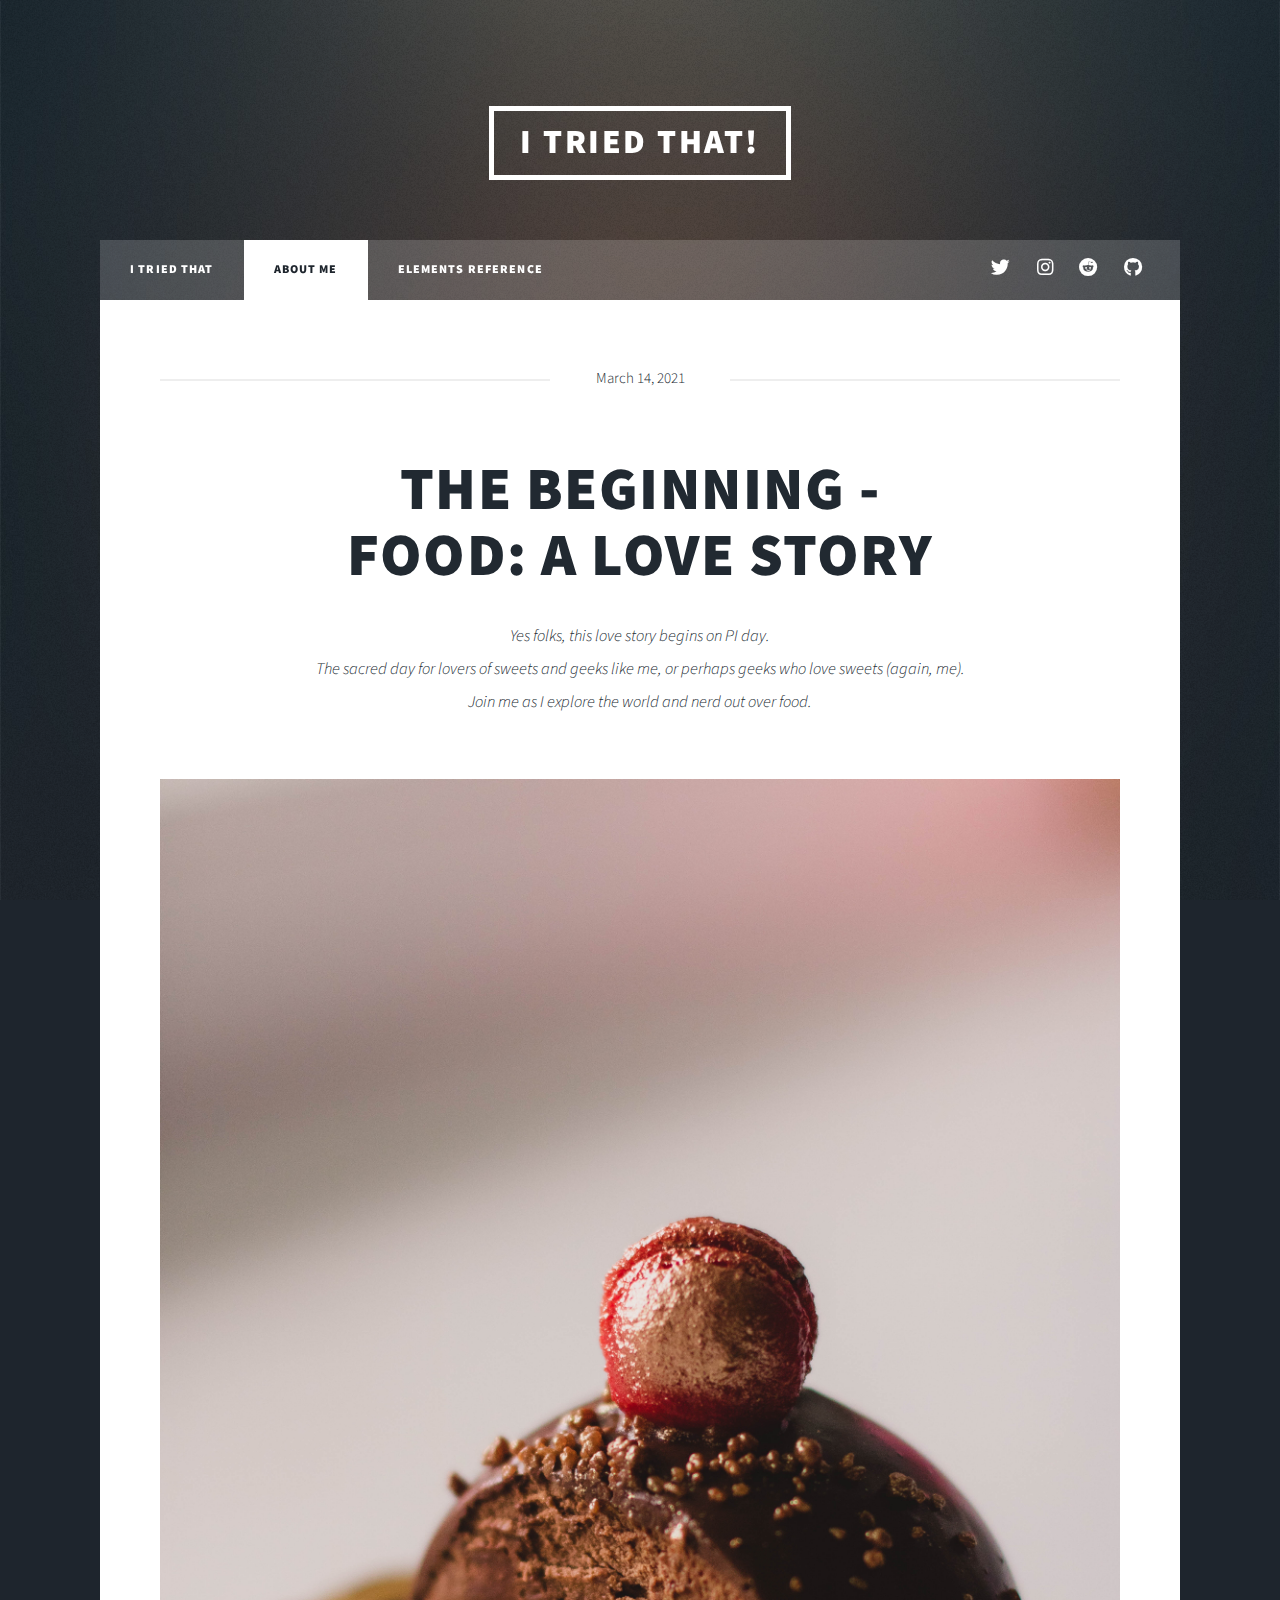
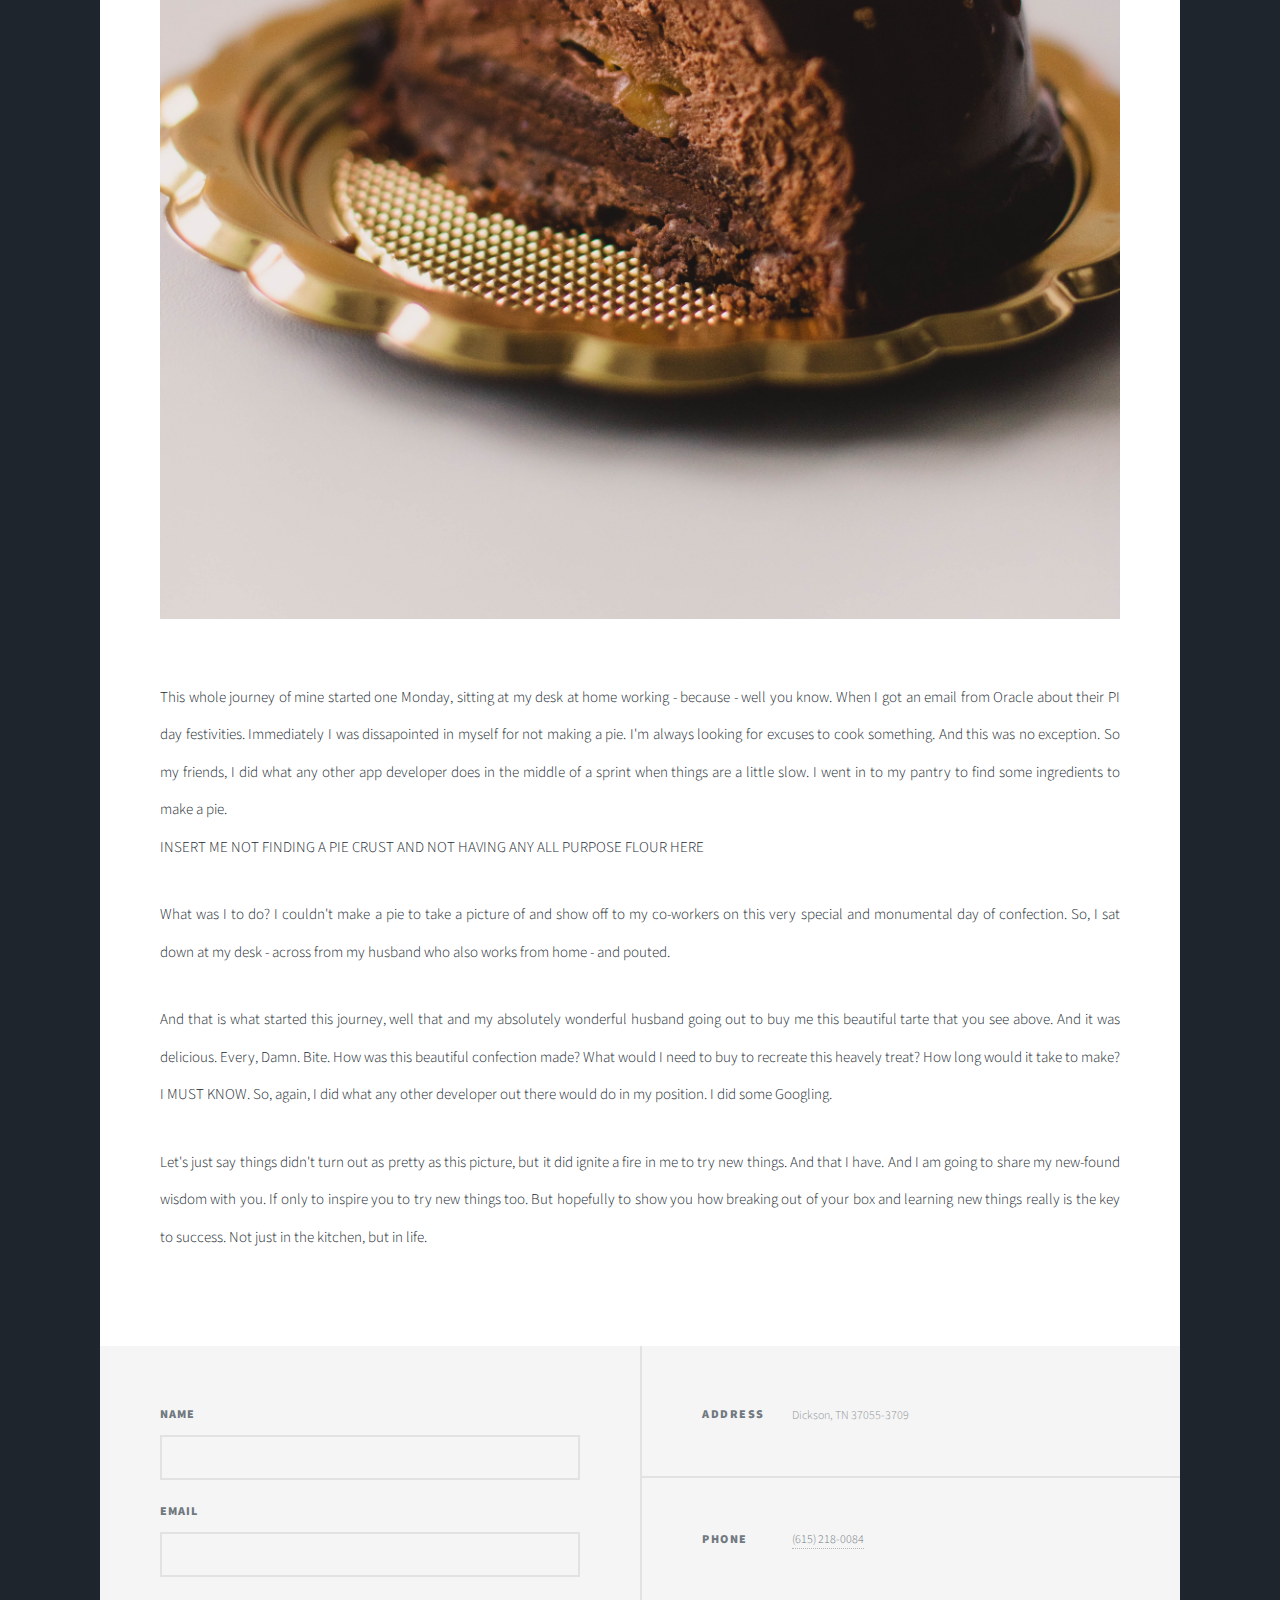
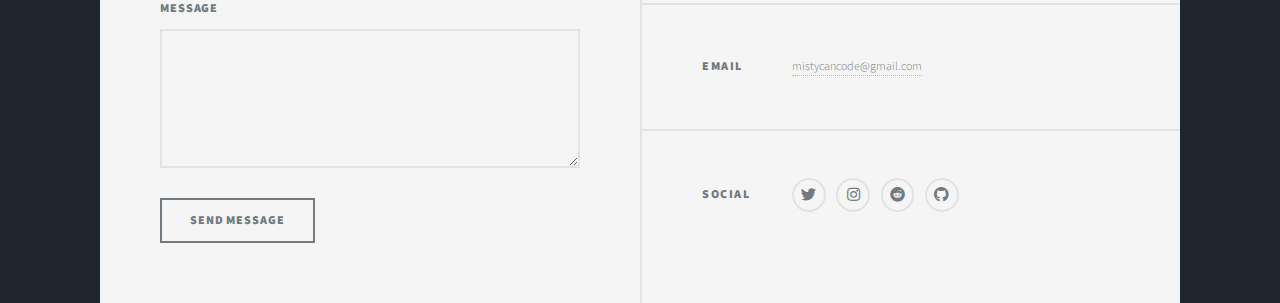
==== commit fb995e31: "updated index page and all social links" ====
--- a/about.html
+++ b/about.html
@@ -15,20 +15,21 @@
 
 				<!-- Header -->
 					<header id="header">
-						<a href="iTriedThat.html" class="logo">I Tried That!</a>
+						<a href="index.html" class="logo">I Tried That!</a>
 					</header>
 
 				<!-- Nav -->
 					<nav id="nav">
 						<ul class="links">
-							<li><a href="iTriedThat.html">I tried that</a></li>
+							<li><a href="index.html">I tried that</a></li>
 							<li class="active"><a href="about.html">About me</a></li>
 							<li><a href="elements.html">Elements Reference</a></li>
 						</ul>
 						<ul class="icons">
-							<li><a href="#" class="icon brands fa-twitter"><span class="label">Twitter</span></a></li>
-							<li><a href="#" class="icon brands fa-instagram"><span class="label">Instagram</span></a></li>
-							<li><a href="#" class="icon brands fa-reddit"><span class="label">Reddit</span></a></li>
+							<li><a href="http://twitter.com/mistycancode" class="icon brands fa-twitter"><span class="label">Twitter</span></a></li>
+							<li><a href="http://instagram.com/me_be_we_n_lee" class="icon brands fa-instagram"><span class="label">Instagram</span></a></li>
+							<li><a href="http://reddit.com/imatropos" class="icon brands fa-reddit"><span class="label">Reddit</span></a></li>
+							<li><a href="https://github.com/mistycancode" class="icon brands fa-github"><span class="label">GitHub</span></a></li>
 						</ul>
 					</nav>
 
@@ -45,7 +46,7 @@
 									The sacred day for lovers of sweets and geeks like me, or perhaps geeks who love sweets (again, me).<br />
 									Join me as I explore the world and nerd out over food.</p>
 								</header>
-								<div class="image main"><img src="img/decadence.jpg" alt="" /></div>
+								<div class="image main"><img src="img/decadence.jpg" alt="chocolate" /></div>
 								<p>This whole journey of mine started one Monday, sitting at my desk at home working - because - well you know. When I got an email from Oracle about their PI day festivities. Immediately I was dissapointed in myself for not making a pie. I'm always looking for excuses to cook something. And this was no exception. So my friends, I did what any other app developer does in the middle of a sprint when things are a little slow. I went in to my pantry to find some ingredients to make a pie.<br/>INSERT ME NOT FINDING A PIE CRUST AND NOT HAVING ANY ALL PURPOSE FLOUR HERE</p>
 								<p>What was I to do? I couldn't make a pie to take a picture of and show off to my co-workers on this very special and monumental day of confection. So, I sat down at my desk - across from my husband who also works from home - and pouted.</p>
 								<p>And that is what started this journey, well that and my absolutely wonderful husband going out to buy me this beautiful tarte that you see above. And it was delicious. Every, Damn. Bite. How was this beautiful confection made? What would I need to buy to recreate this heavely treat? How long would it take to make? I MUST KNOW. So, again, I did what any other developer out there would do in my position. I did some Googling.</p>
@@ -84,27 +85,23 @@
 							</section>
 							<section>
 								<h3>Phone</h3>
-								<p><a href="#">(615) 218-0084</a></p>
+								<p><a href="tel:+6152180084">(615) 218-0084</a></p>
 							</section>
 							<section>
 								<h3>Email</h3>
-								<p><a href="#">mistycancode@gmail.com</a></p>
+								<p><a href="mailto:mistycancode@gmail.com">mistycancode@gmail.com</a></p>
 							</section>
 							<section>
 								<h3>Social</h3>
 								<ul class="icons alt">
-									<li><a href="#" class="icon brands alt fa-twitter"><span class="label">Twitter</span></a></li>
-									<li><a href="#" class="icon brands alt fa-instagram"><span class="label">Instagram</span></a></li>
-									<li><a href="#" class="icon brands alt fa-reddit"><span class="label">Reddit</span></a></li>
+									<li><a href="http://twitter.com/mistycancode" class="icon brands alt fa-twitter"><span class="label">Twitter</span></a></li>
+									<li><a href="http://instagram.com/me_be_we_n_lee" class="icon brands alt fa-instagram"><span class="label">Instagram</span></a></li>
+									<li><a href="http://reddit.com/imatropos" class="icon brands alt fa-reddit"><span class="label">Reddit</span></a></li>
+									<li><a href="https://github.com/mistycancode" class="icon brands alt fa-github"><span class="label">GitHub</span></a></li>
 								</ul>
 							</section>
 						</section>
 					</footer>
-
-				<!-- Copyright -->
-					<!-- <div id="copyright">
-						<ul><li>&copy; Untitled</li><li>Design: <a href="https://html5up.net">HTML5 UP</a></li></ul>
-					</div> -->
 
 			</div>
 
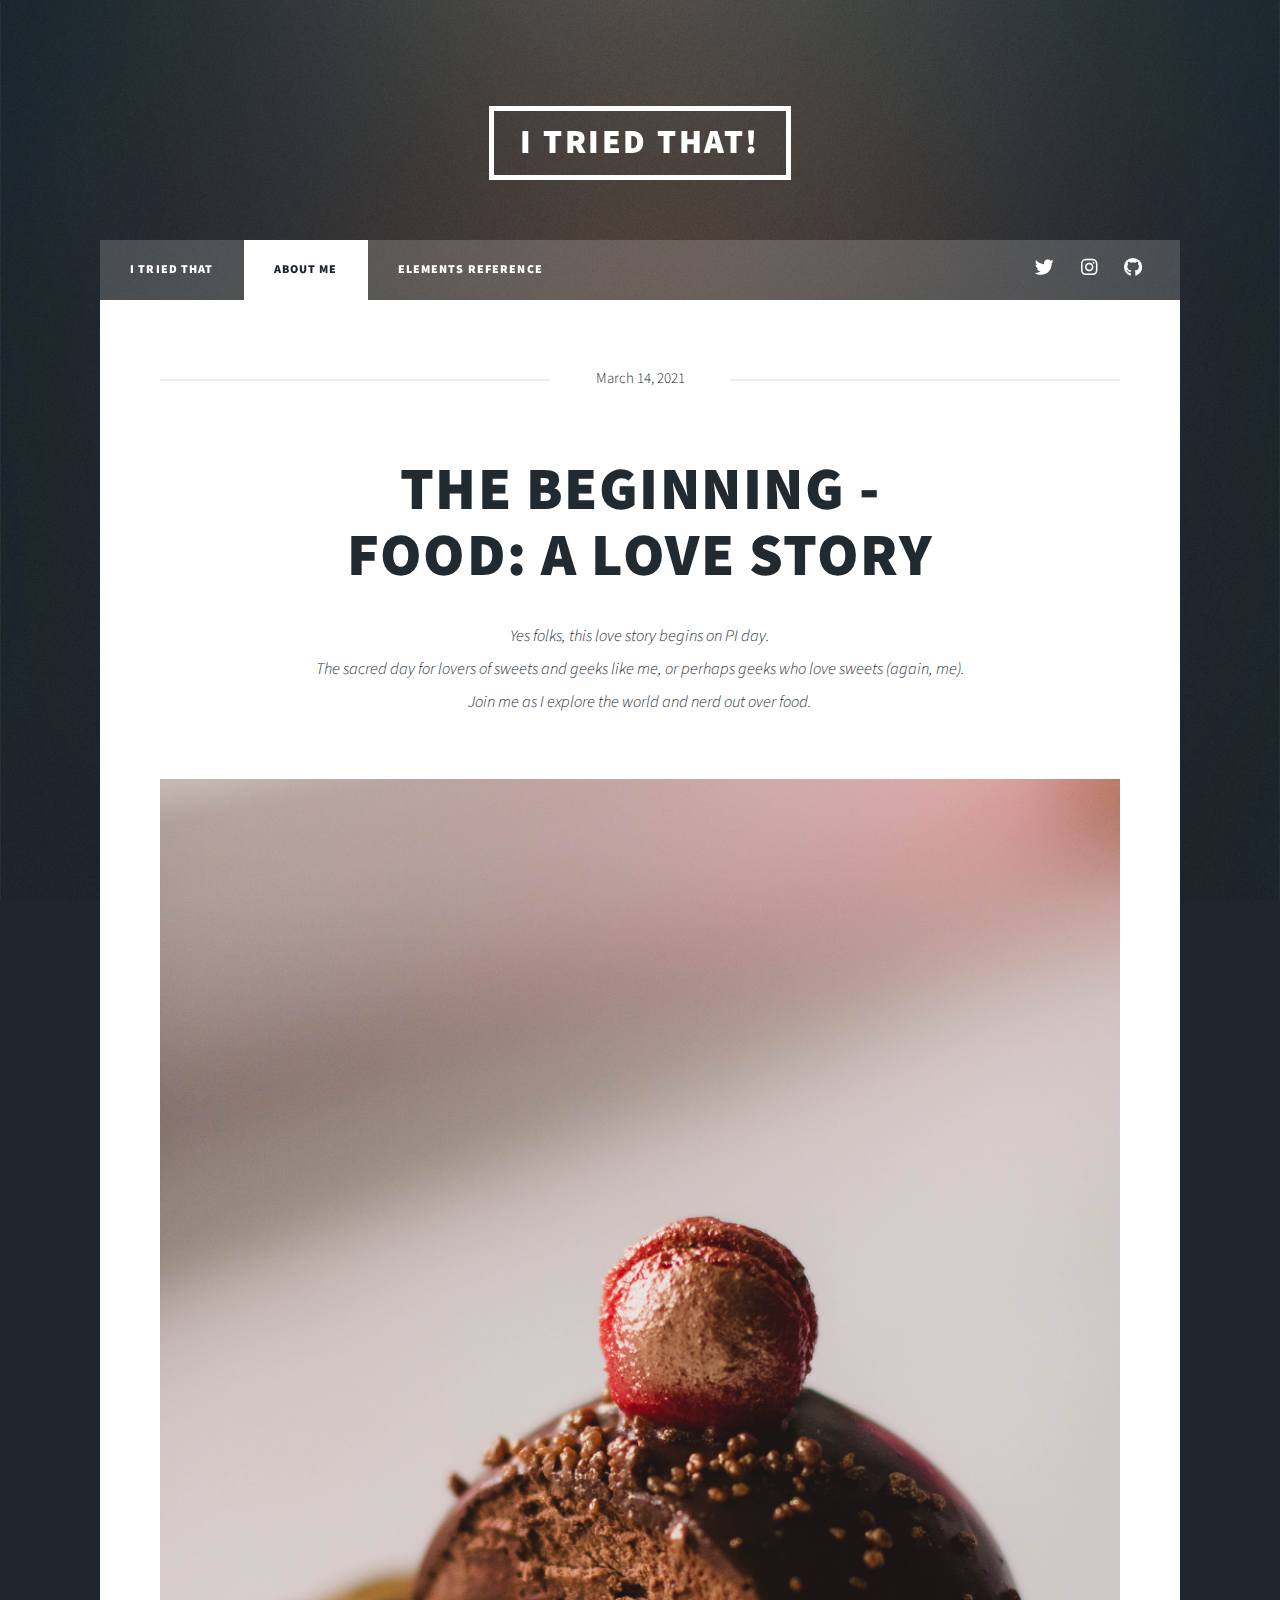
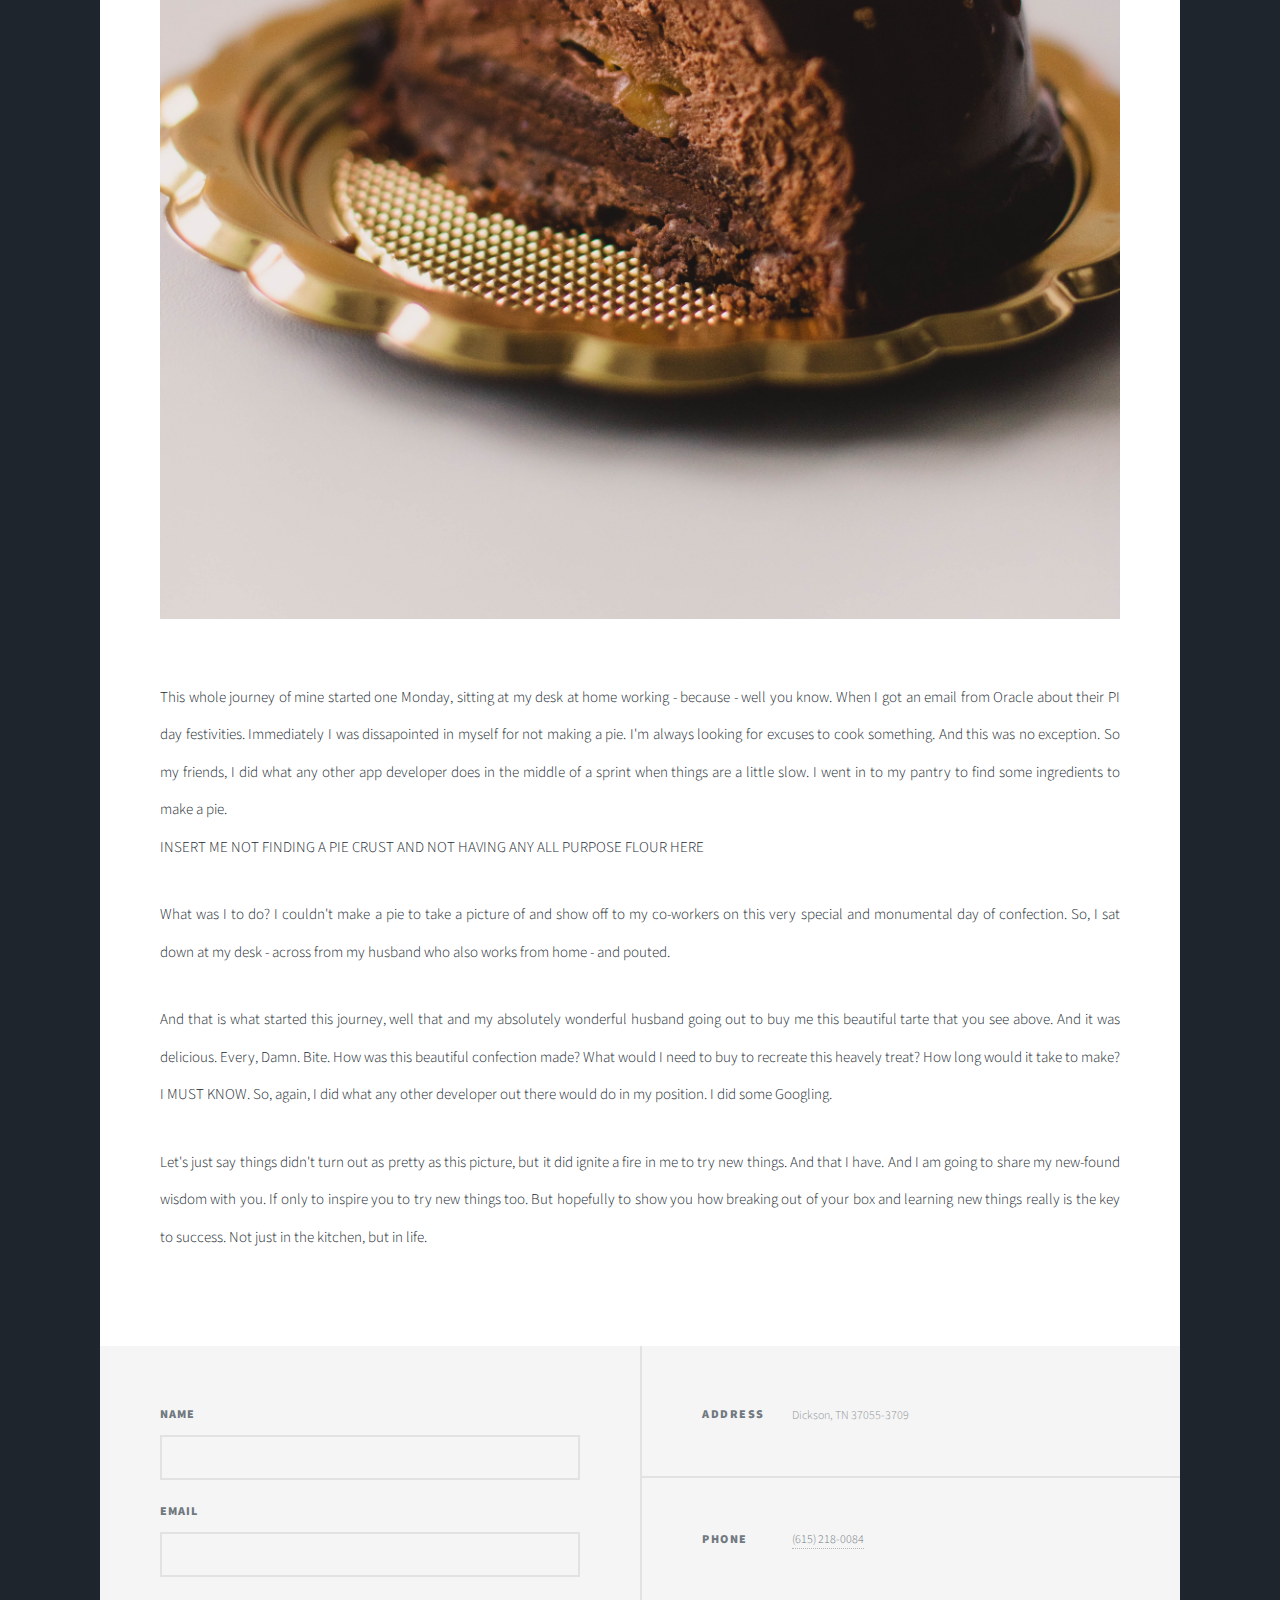
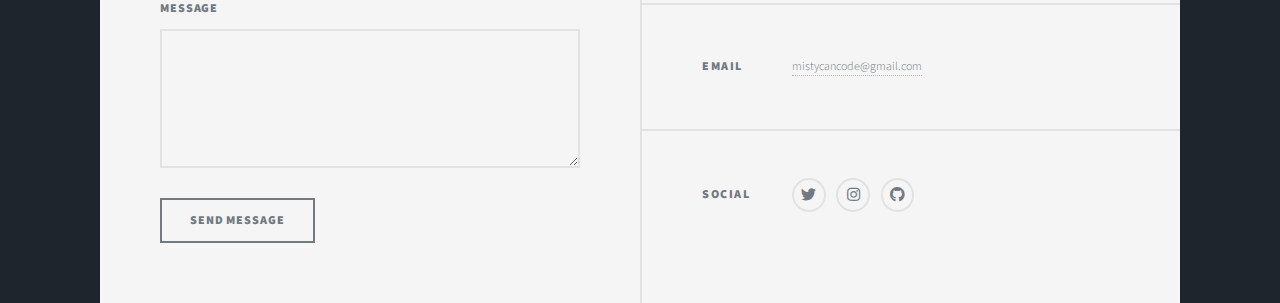
==== commit 5123eda3: "took out reddit" ====
--- a/about.html
+++ b/about.html
@@ -4,7 +4,7 @@
 	<head>
 		<title>I Tried That - The Blog</title>
 		<meta charset="utf-8" />
-		<meta name="viewport" content="width=device-width, initial-scale=1, user-scalable=no" />
+		<meta name="viewport" content="width=device-width, initial-scale=1" />
 		<link rel="stylesheet" href="css/food.css" />
 		<noscript><link rel="stylesheet" href="css/noscript.css" /></noscript>
 	</head>
@@ -28,7 +28,6 @@
 						<ul class="icons">
 							<li><a href="http://twitter.com/mistycancode" class="icon brands fa-twitter"><span class="label">Twitter</span></a></li>
 							<li><a href="http://instagram.com/me_be_we_n_lee" class="icon brands fa-instagram"><span class="label">Instagram</span></a></li>
-							<li><a href="http://reddit.com/imatropos" class="icon brands fa-reddit"><span class="label">Reddit</span></a></li>
 							<li><a href="https://github.com/mistycancode" class="icon brands fa-github"><span class="label">GitHub</span></a></li>
 						</ul>
 					</nav>
@@ -96,7 +95,6 @@
 								<ul class="icons alt">
 									<li><a href="http://twitter.com/mistycancode" class="icon brands alt fa-twitter"><span class="label">Twitter</span></a></li>
 									<li><a href="http://instagram.com/me_be_we_n_lee" class="icon brands alt fa-instagram"><span class="label">Instagram</span></a></li>
-									<li><a href="http://reddit.com/imatropos" class="icon brands alt fa-reddit"><span class="label">Reddit</span></a></li>
 									<li><a href="https://github.com/mistycancode" class="icon brands alt fa-github"><span class="label">GitHub</span></a></li>
 								</ul>
 							</section>
